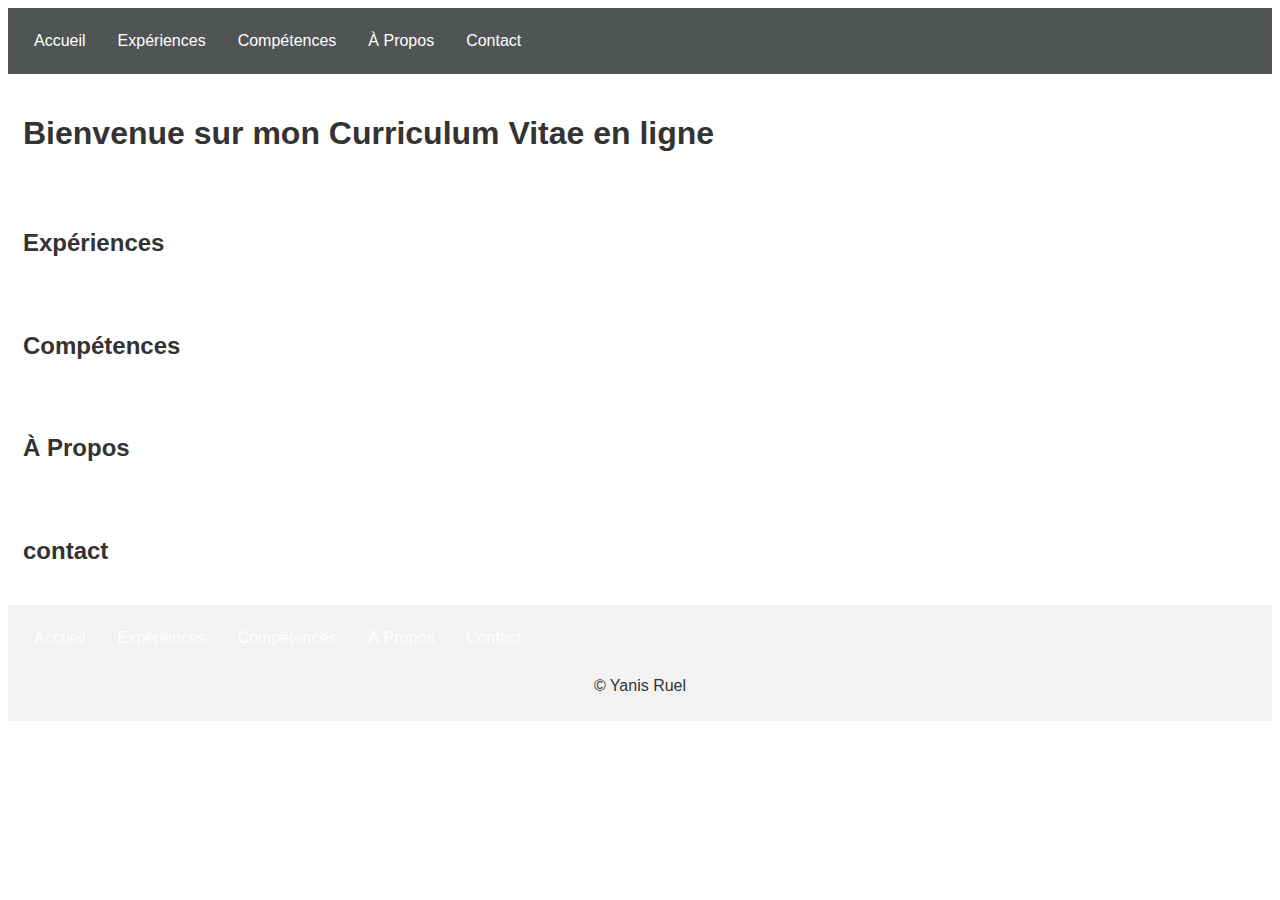
==== index.html @ c23e74cd "V2 index.html + style.css en ajoutant la barre de Nav + l'encrage du menu + initialisation d'une pol" ====
<!DOCTYPE html>
<html lang="fr">
    <head>
        <meta charset="UTF-8">
        <title>Yanis Ruel - CV en ligne</title>
        <link href="style.css" rel="stylesheet">
        <link rel="preconnect" href="https://fonts.googleapis.com">
        <link rel="preconnect" href="https://fonts.gstatic.com" crossorigin>
        <link href="https://fonts.googleapis.com/css2?family=Oswald:wght@200..700&display=swap" rel="stylesheet">
    </head>

    <body>

        <header class="sticky">
            <nav>
                <ul>
                  <li><a href="#accueil">Accueil</a></li>
                  <li><a href="#experiences">Expériences</a></li>
                  <li><a href="#competences">Compétences</a></li>
                  <li><a href="#apropos">À Propos</a></li>
                  <li><a href="#contact">Contact</a></li>
                </ul>
              </nav>
        </header>
        
        <section id="accueil">
            <h1>Bienvenue sur mon Curriculum Vitae en ligne</h1>
            <!-- Contenu de la page d'accueil -->
          </section>
          
          <section id="experiences">
            <h2>Expériences</h2>
            <!-- Détails de mes expériences professionnelles -->
          </section>
          
          <section id="competences">
            <h2>Compétences</h2>
            <!-- Liste de mes compétences -->
          </section>
          
          <section id="apropos">
            <h2>À Propos</h2>
            <!-- Un peu sur moi -->
          </section>
          
          <section id="contact">
            <h2>contact</h2>
            <!-- Mes informations de contact -->
          </section>
        
        <footer>
            <nav>
                <ul>
                  <li><a href="#accueil">Accueil</a></li>
                  <li><a href="#experiences">Expériences</a></li>
                  <li><a href="#competences">Compétences</a></li>
                  <li><a href="#apropos">À Propos</a></li>
                  <li><a href="#contact">Contact</a></li>
                </ul>
            </nav>
            <p>© Yanis Ruel</p>
        </footer>
        
    </body>
</html>
---- style.css ----
body { 
    font-family: 'Arial', sans-serif; color: #333; 
}

  section { 
    padding: 15px; margin: 5px 0; 
}

  footer { 
    background-color: #f2f2f2; padding: 10px; text-align: center; 
}

.sticky { 
  position: sticky; top: 0; background-color: #505454; padding: 10px; z-index: 100; 
}

nav ul {
  list-style-type: none; margin: 0; padding: 0; overflow: hidden; 
}

nav ul li { 
  float: left; 
}

nav ul li a { 
  display: block; color: #ffffff; text-align: center; padding: 14px 16px; text-decoration: none; 
}

nav ul li a:hover { 
  background-color: #ddd; 
  
}
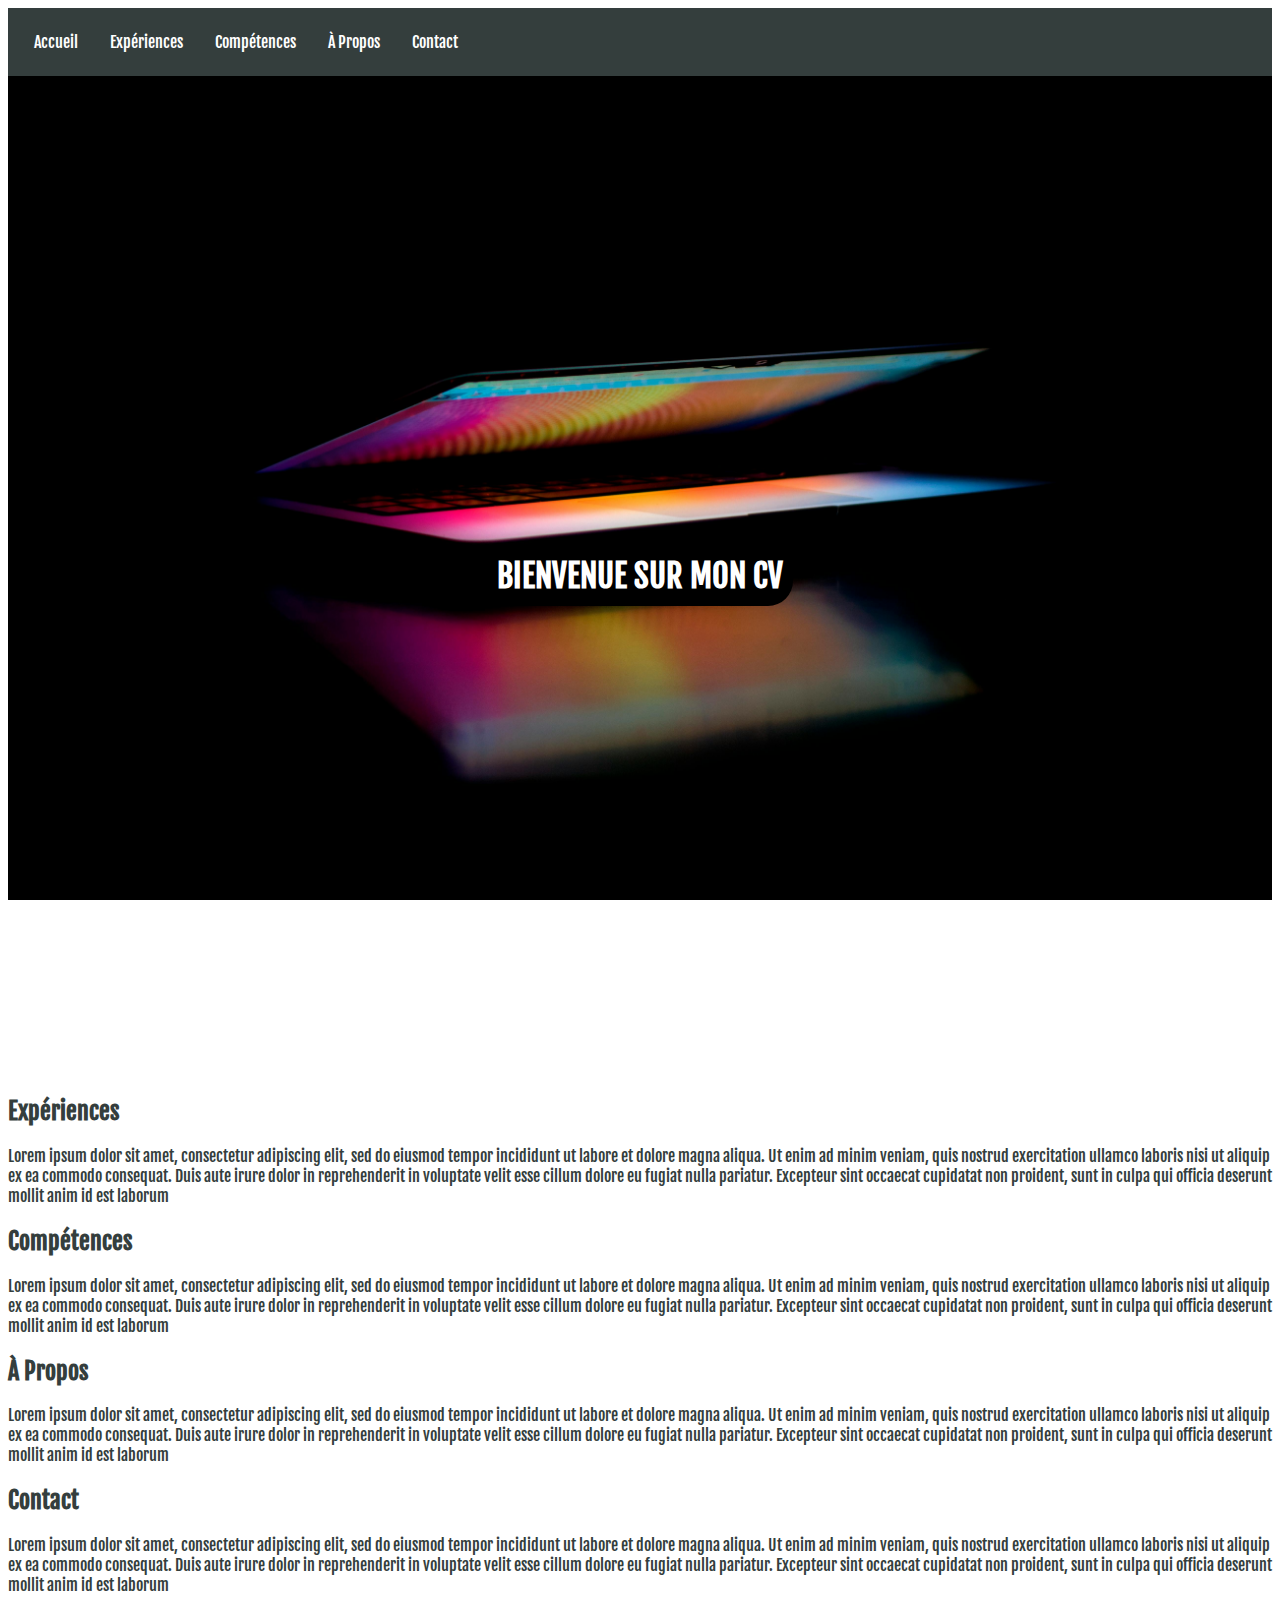
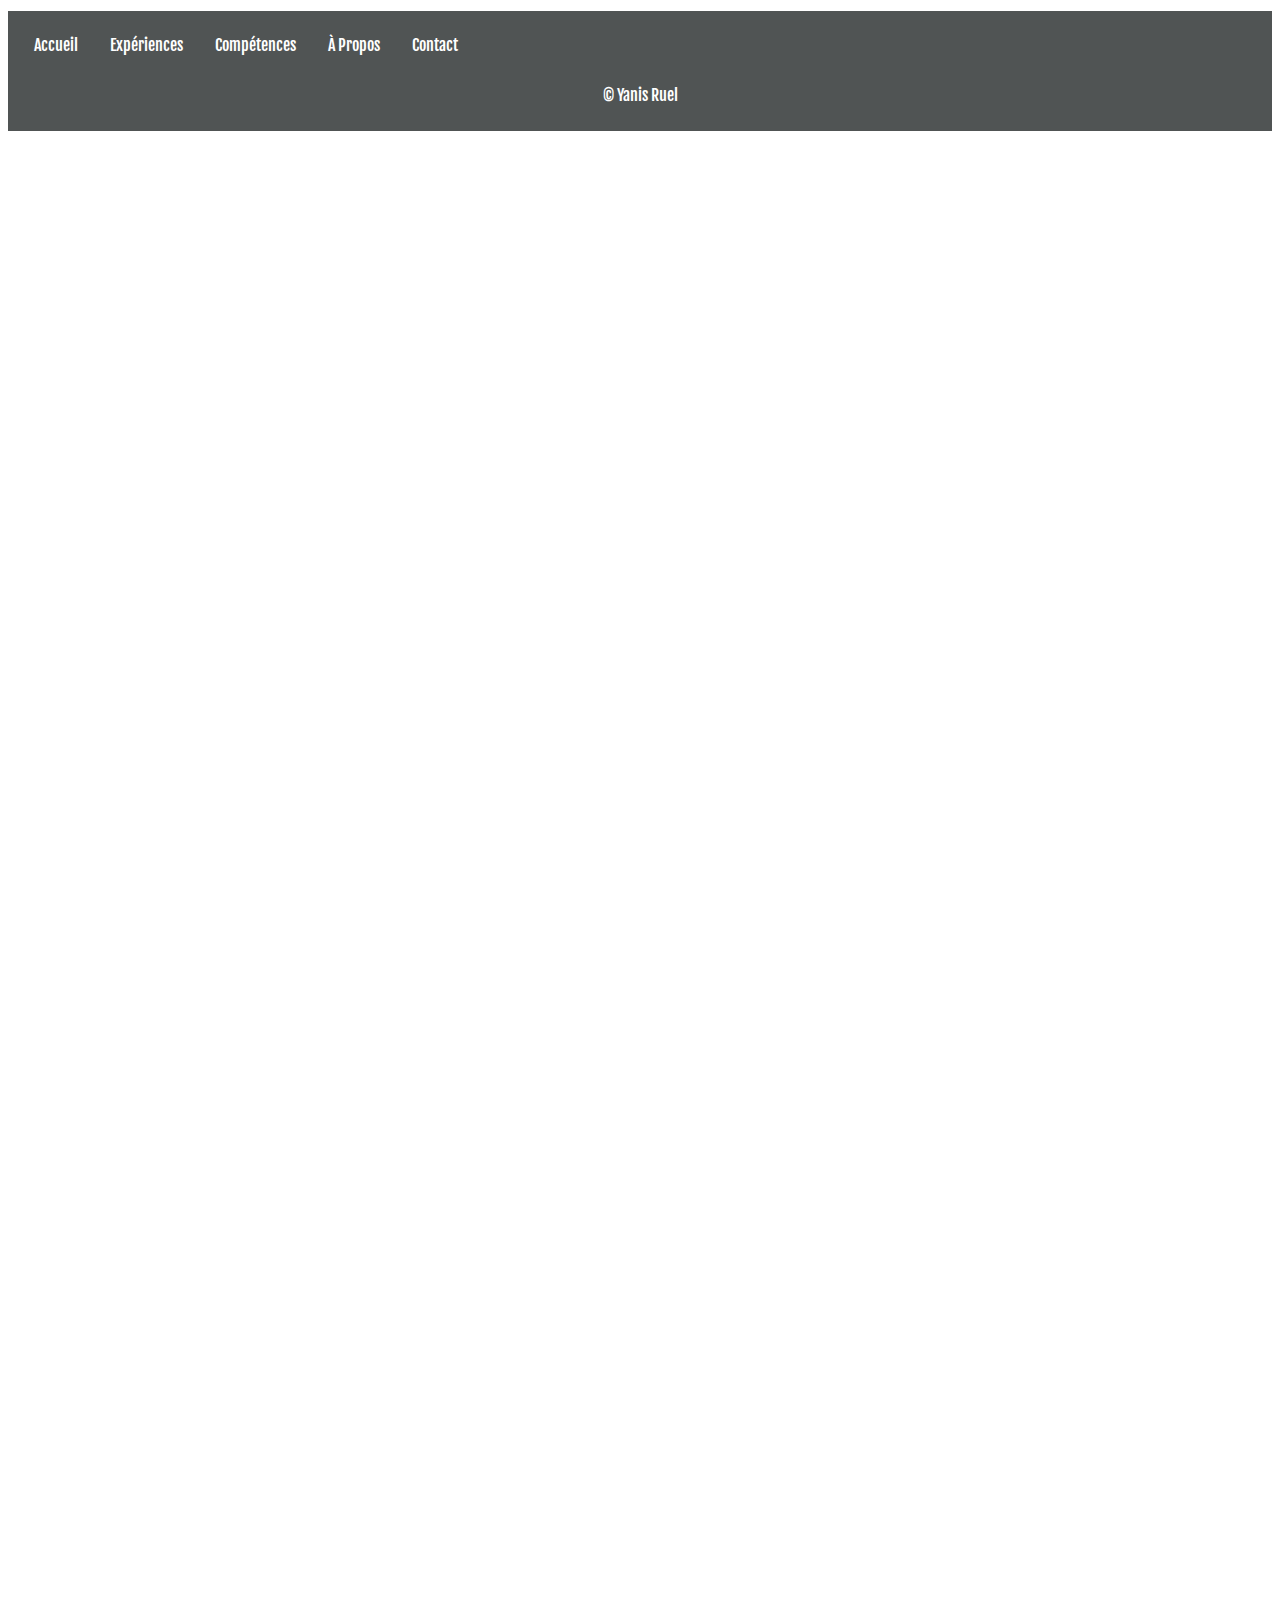
==== commit 0467a62f: "Ajout d'un background fixe lorsque l'on défile le site" ====
--- a/index.html
+++ b/index.html
@@ -6,7 +6,7 @@
         <link href="style.css" rel="stylesheet">
         <link rel="preconnect" href="https://fonts.googleapis.com">
         <link rel="preconnect" href="https://fonts.gstatic.com" crossorigin>
-        <link href="https://fonts.googleapis.com/css2?family=Oswald:wght@200..700&display=swap" rel="stylesheet">
+        <link href="https://fonts.googleapis.com/css2?family=Fjalla+One&family=Noto+Serif:ital,wght@0,100..900;1,100..900&display=swap" rel="stylesheet">
     </head>
 
     <body>
@@ -22,31 +22,42 @@
                 </ul>
               </nav>
         </header>
-        
-        <section id="accueil">
-            <h1>Bienvenue sur mon Curriculum Vitae en ligne</h1>
-            <!-- Contenu de la page d'accueil -->
-          </section>
-          
-          <section id="experiences">
-            <h2>Expériences</h2>
-            <!-- Détails de mes expériences professionnelles -->
-          </section>
-          
-          <section id="competences">
-            <h2>Compétences</h2>
-            <!-- Liste de mes compétences -->
-          </section>
-          
-          <section id="apropos">
-            <h2>À Propos</h2>
-            <!-- Un peu sur moi -->
-          </section>
-          
-          <section id="contact">
-            <h2>contact</h2>
-            <!-- Mes informations de contact -->
-          </section>
+
+            <div class="container" id="accueil">
+                <h1>BIENVENUE SUR MON CV</h1>
+            </div>      
+
+                <section id="experiences">
+                    <h2>Expériences</h2>
+                    <p>
+                        Lorem ipsum dolor sit amet, consectetur adipiscing elit, sed do eiusmod tempor incididunt ut labore et dolore magna aliqua. Ut enim ad minim veniam, quis nostrud exercitation ullamco laboris nisi ut aliquip ex ea commodo consequat. Duis aute irure dolor in reprehenderit in voluptate velit esse cillum dolore eu fugiat nulla pariatur. Excepteur sint occaecat cupidatat non proident, sunt in culpa qui officia deserunt mollit anim id est laborum
+                    </p>
+                    <!-- Détails de mes expériences professionnelles -->
+                </section>
+                
+                <section id="competences">
+                    <h2>Compétences</h2>
+                    <p>
+                        Lorem ipsum dolor sit amet, consectetur adipiscing elit, sed do eiusmod tempor incididunt ut labore et dolore magna aliqua. Ut enim ad minim veniam, quis nostrud exercitation ullamco laboris nisi ut aliquip ex ea commodo consequat. Duis aute irure dolor in reprehenderit in voluptate velit esse cillum dolore eu fugiat nulla pariatur. Excepteur sint occaecat cupidatat non proident, sunt in culpa qui officia deserunt mollit anim id est laborum
+                    </p>
+                    <!-- Liste de mes compétences -->
+                </section>
+                
+                <section id="apropos">
+                    <h2>À Propos</h2>
+                    <p>
+                        Lorem ipsum dolor sit amet, consectetur adipiscing elit, sed do eiusmod tempor incididunt ut labore et dolore magna aliqua. Ut enim ad minim veniam, quis nostrud exercitation ullamco laboris nisi ut aliquip ex ea commodo consequat. Duis aute irure dolor in reprehenderit in voluptate velit esse cillum dolore eu fugiat nulla pariatur. Excepteur sint occaecat cupidatat non proident, sunt in culpa qui officia deserunt mollit anim id est laborum
+                    </p>
+                    <!-- Un peu sur moi -->
+                </section>
+                
+                <section id="contact">
+                    <h2>Contact</h2>
+                    <p>
+                        Lorem ipsum dolor sit amet, consectetur adipiscing elit, sed do eiusmod tempor incididunt ut labore et dolore magna aliqua. Ut enim ad minim veniam, quis nostrud exercitation ullamco laboris nisi ut aliquip ex ea commodo consequat. Duis aute irure dolor in reprehenderit in voluptate velit esse cillum dolore eu fugiat nulla pariatur. Excepteur sint occaecat cupidatat non proident, sunt in culpa qui officia deserunt mollit anim id est laborum
+                    </p>
+                    <!-- Mes informations de contact -->
+                </section>
         
         <footer>
             <nav>
@@ -58,7 +69,7 @@
                   <li><a href="#contact">Contact</a></li>
                 </ul>
             </nav>
-            <p>© Yanis Ruel</p>
+            <p class="signature">© Yanis Ruel</p>
         </footer>
         
     </body>
--- a/style.css
+++ b/style.css
@@ -1,21 +1,59 @@
+/* PALETTE HEX 
+--onyx: #343e3dff; Noir
+--chestnut: #8e443dff; Bordeau
+--cadet-gray: #96999cff; Gris
+--papaya-whip: #fff1d0ff; Crème
+--white: #ffffffff; Blanc
+*/
+
 body { 
-    font-family: 'Arial', sans-serif; color: #333; 
+  font-family: "Fjalla One", sans-serif;
+  color: #343e3d; 
+  height: 1000vh;
 }
 
-  section { 
-    padding: 15px; margin: 5px 0; 
+h2:hover {
+  text-decoration: underline;
+  text-decoration-color: #8E443DFF;
 }
 
-  footer { 
-    background-color: #f2f2f2; padding: 10px; text-align: center; 
+.container {
+  width: 100%;
+  height: 1000px;
+  background-position: center;
+  background-size: cover;
+  background-image: url("assets/bg-image2.jpg");
+  background-attachment: fixed;
+  display: flex;
+  justify-content: center;
+  align-items: center;
+  color:#ffffff;
+}
+.container h1 {
+  background-color: black;
+  padding: 10px;
+  border-radius: 25px;
+}
+
+.container h1:hover {
+  background-color: #FFF1D0;
+  color: #343E3D;
 }
 
 .sticky { 
-  position: sticky; top: 0; background-color: #505454; padding: 10px; z-index: 100; 
+  position: sticky; 
+  top: 0; 
+  background-color: #343E3D; 
+  padding: 10px; 
+  margin: 0;
+  z-index: 100; 
 }
 
 nav ul {
-  list-style-type: none; margin: 0; padding: 0; overflow: hidden; 
+  list-style-type: none; 
+  margin: 0; 
+  padding: 0; 
+  overflow: hidden; 
 }
 
 nav ul li { 
@@ -23,10 +61,30 @@
 }
 
 nav ul li a { 
-  display: block; color: #ffffff; text-align: center; padding: 14px 16px; text-decoration: none; 
+  display: block; 
+  color: #ffffff; 
+  text-align: center; 
+  padding: 14px 16px; 
+  text-decoration: none; 
 }
 
 nav ul li a:hover { 
   background-color: #ddd; 
-  
-}+  color: #343E3D;
+}
+
+section { 
+  padding: 0px; 
+  margin: 5px 0; 
+}
+
+footer { 
+  background-color: #505454; 
+  padding: 10px; 
+  text-align: center; 
+}
+
+.signature {
+  color: white;
+  text-align: center;
+}
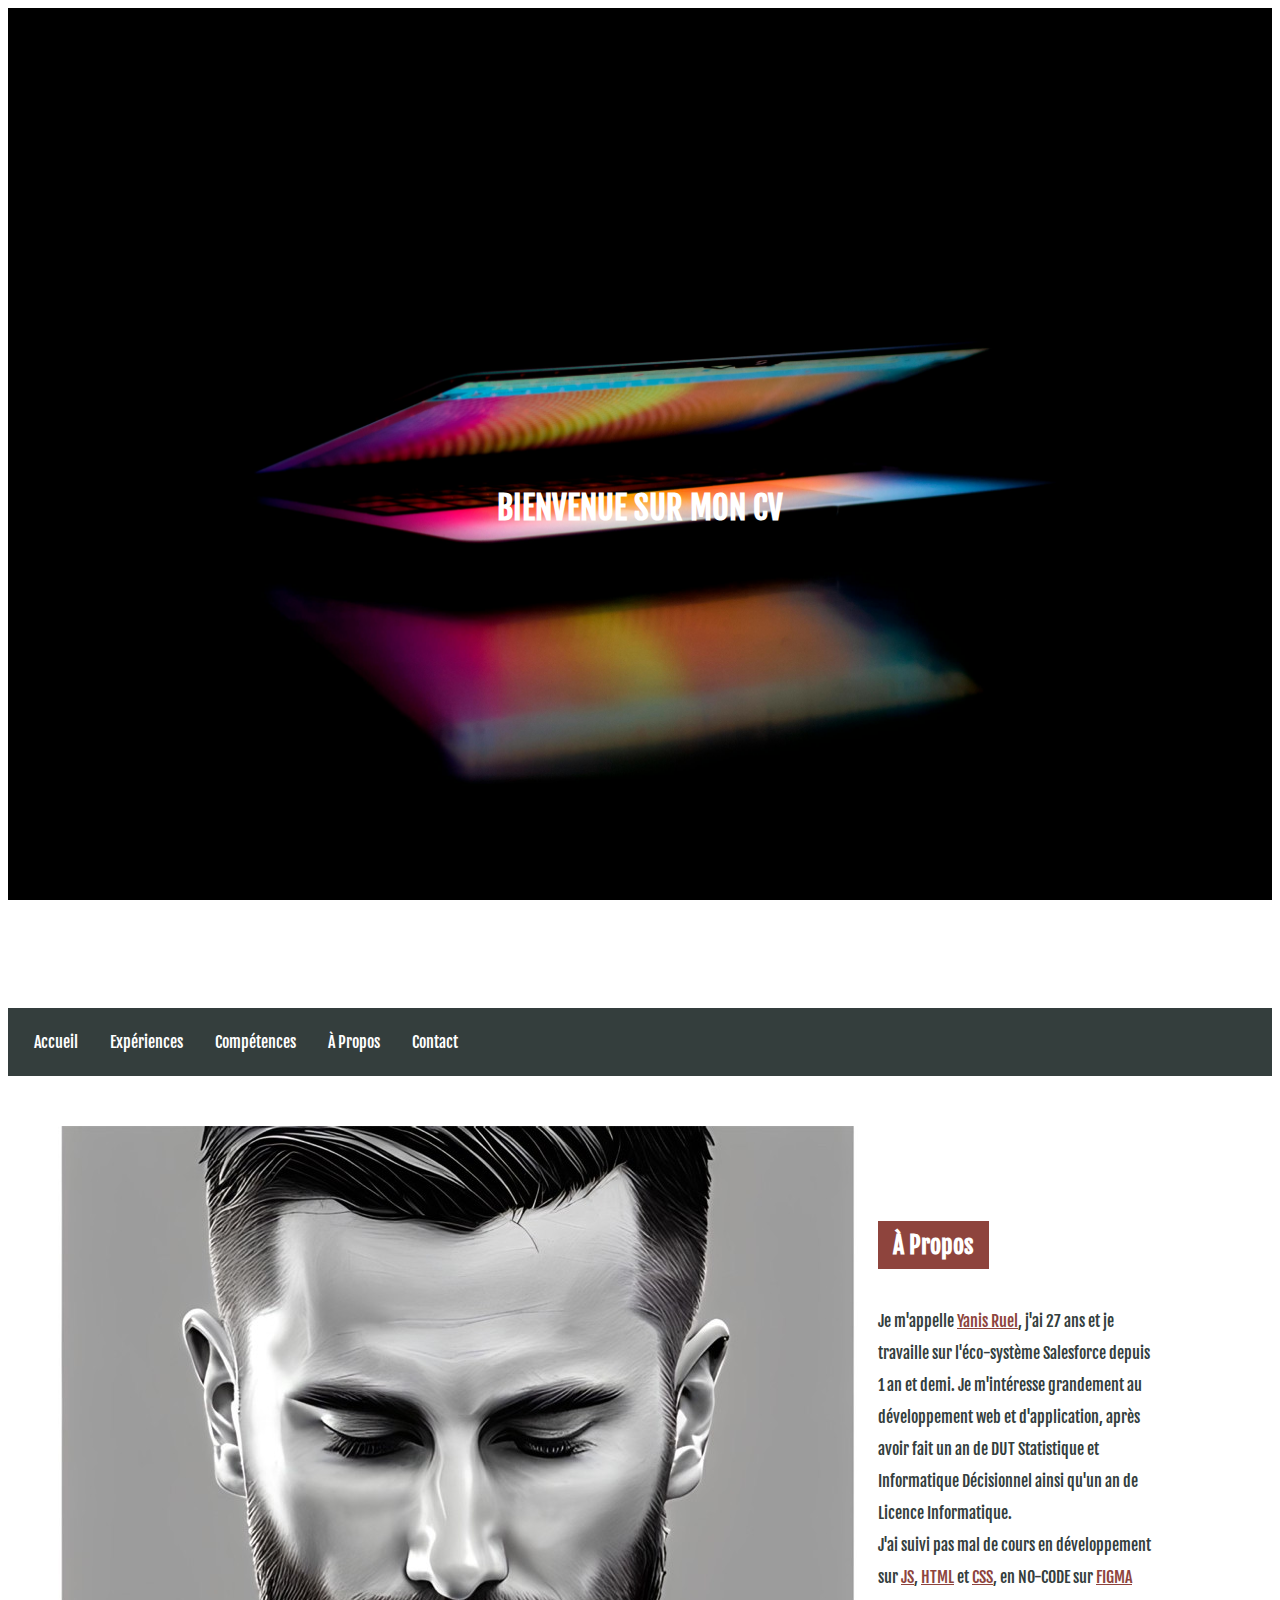
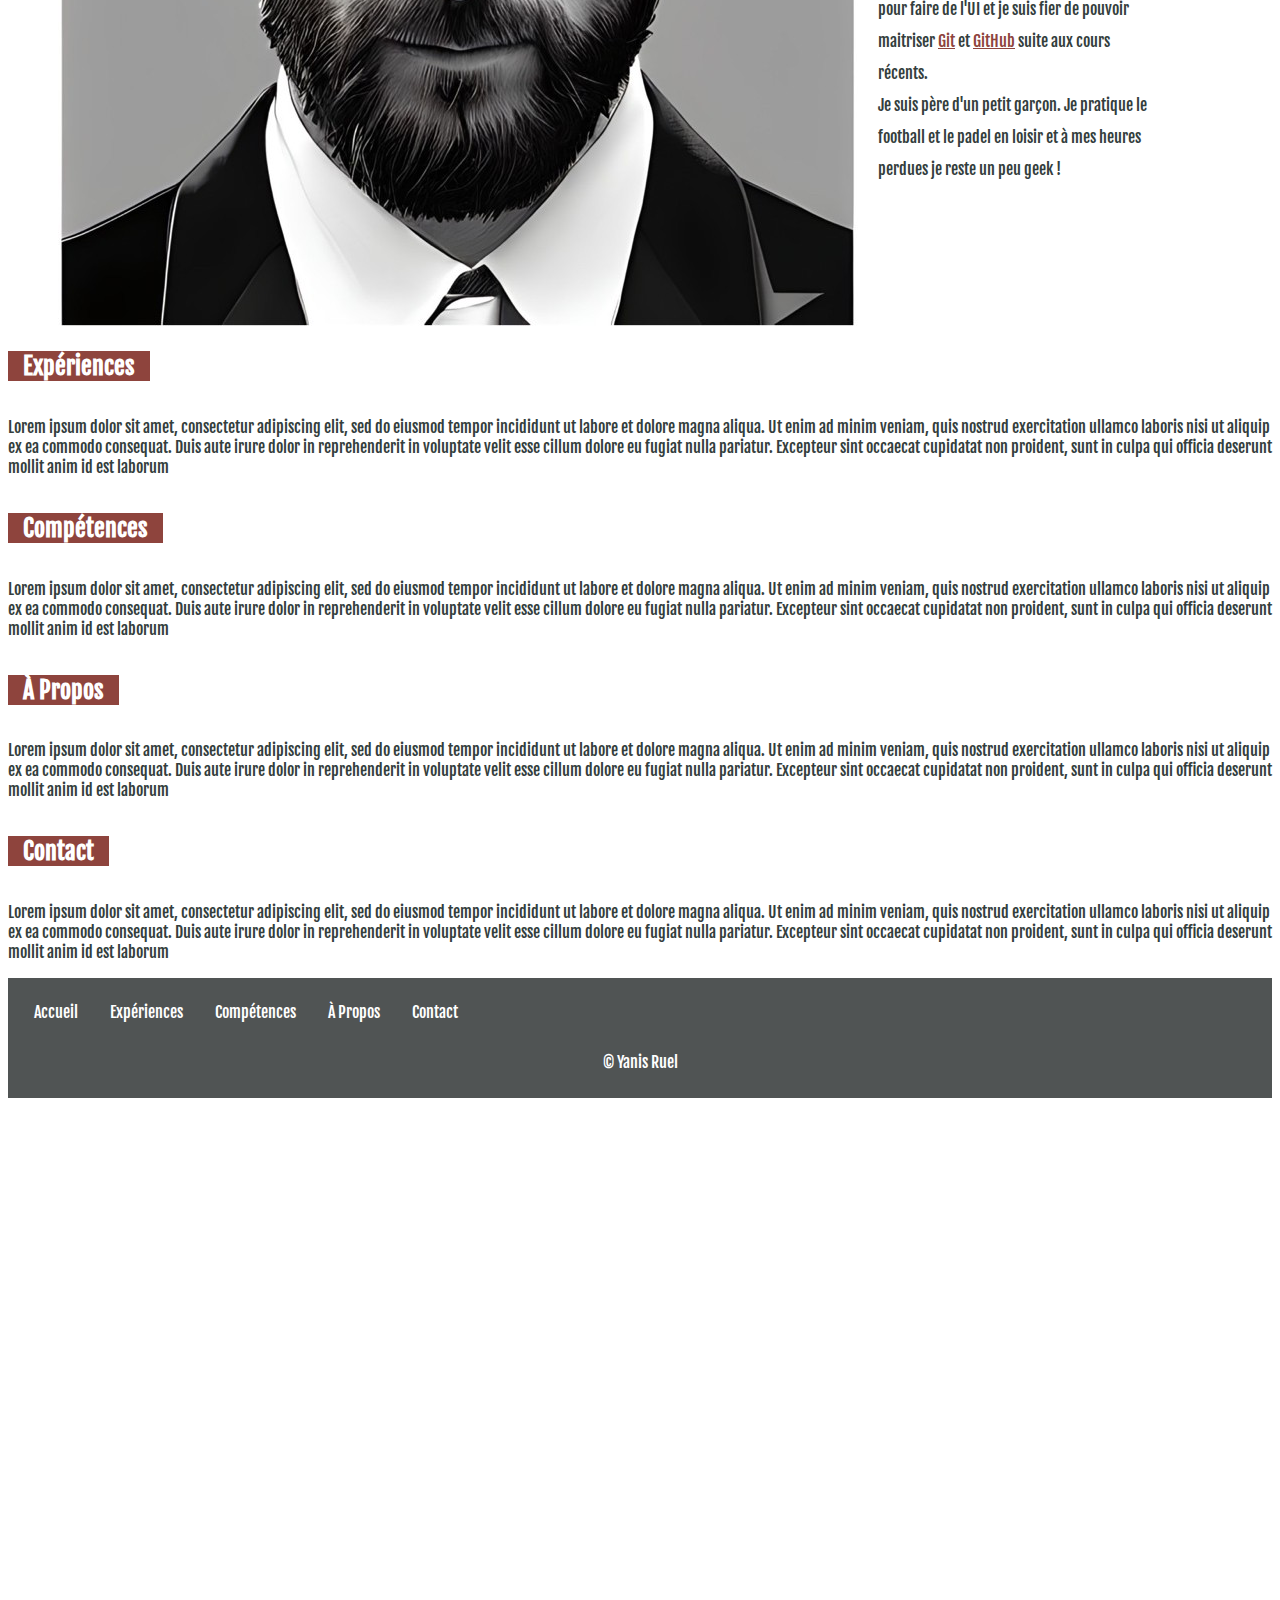
==== commit eab3da5d: "Ajout de la rubrique Expériences" ====
--- a/index.html
+++ b/index.html
@@ -10,25 +10,51 @@
     </head>
 
     <body>
+<!--
 
-        <header class="sticky">
-            <nav>
-                <ul>
-                  <li><a href="#accueil">Accueil</a></li>
-                  <li><a href="#experiences">Expériences</a></li>
-                  <li><a href="#competences">Compétences</a></li>
-                  <li><a href="#apropos">À Propos</a></li>
-                  <li><a href="#contact">Contact</a></li>
-                </ul>
-              </nav>
-        </header>
+    <header class="sticky">
+        <nav>
+            <ul>
+                <li><a href="#accueil">Accueil</a></li>
+                <li><a href="#experiences">Expériences</a></li>
+                <li><a href="#competences">Compétences</a></li>
+                <li><a href="#apropos">À Propos</a></li>
+                <li><a href="#contact">Contact</a></li>
+            </ul>
+        </nav>
+    </header>
+-->
 
             <div class="container" id="accueil">
                 <h1>BIENVENUE SUR MON CV</h1>
-            </div>      
+            </div>   
 
+            <div class="sticky">
+                <nav>
+                    <ul>
+                      <li><a href="#accueil">Accueil</a></li>
+                      <li><a href="#experiences">Expériences</a></li>
+                      <li><a href="#competences">Compétences</a></li>
+                      <li><a href="#apropos">À Propos</a></li>
+                      <li><a href="#contact">Contact</a></li>
+                    </ul>
+                  </nav>
+                </div>
+                <div class="container-apropos">
+                    <img src="assets/ia-yanis.jpeg" alt="Image IA reprise d'une image de moi-même" class="image-apropos">
+                    <div class="texte-apropos">
+                        <h2 class="titre-rubrique">À Propos</h2>
+                        <p>Je m'appelle <span class="bordeau-text">Yanis Ruel</span>, j'ai 27 ans et je travaille sur l'éco-système Salesforce depuis 1 an et demi. 
+                            Je m'intéresse grandement au développement web et d'application, après avoir fait un an de DUT Statistique et Informatique Décisionnel
+                            ainsi qu'un an de Licence Informatique.<br>
+                            J'ai suivi pas mal de cours en développement sur <span class="bordeau-text">JS</span>, <span class="bordeau-text">HTML</span> et <span class="bordeau-text">CSS</span>, en NO-CODE sur <span class="bordeau-text">FIGMA</span> pour
+                            faire de l'UI et je suis fier de pouvoir maitriser <span class="bordeau-text">Git</span> et <span class="bordeau-text">GitHub</span> suite aux cours récents. <br>
+                            Je suis père d'un petit garçon. Je pratique le football et le padel en loisir et à mes heures perdues je reste un peu geek !
+                        </p>
+                    </div>
+                </div>
                 <section id="experiences">
-                    <h2>Expériences</h2>
+                    <h2 class="titre-rubrique">Expériences</h2>
                     <p>
                         Lorem ipsum dolor sit amet, consectetur adipiscing elit, sed do eiusmod tempor incididunt ut labore et dolore magna aliqua. Ut enim ad minim veniam, quis nostrud exercitation ullamco laboris nisi ut aliquip ex ea commodo consequat. Duis aute irure dolor in reprehenderit in voluptate velit esse cillum dolore eu fugiat nulla pariatur. Excepteur sint occaecat cupidatat non proident, sunt in culpa qui officia deserunt mollit anim id est laborum
                     </p>
@@ -36,7 +62,7 @@
                 </section>
                 
                 <section id="competences">
-                    <h2>Compétences</h2>
+                    <h2 class="titre-rubrique">Compétences</h2>
                     <p>
                         Lorem ipsum dolor sit amet, consectetur adipiscing elit, sed do eiusmod tempor incididunt ut labore et dolore magna aliqua. Ut enim ad minim veniam, quis nostrud exercitation ullamco laboris nisi ut aliquip ex ea commodo consequat. Duis aute irure dolor in reprehenderit in voluptate velit esse cillum dolore eu fugiat nulla pariatur. Excepteur sint occaecat cupidatat non proident, sunt in culpa qui officia deserunt mollit anim id est laborum
                     </p>
@@ -44,7 +70,7 @@
                 </section>
                 
                 <section id="apropos">
-                    <h2>À Propos</h2>
+                    <h2 class="titre-rubrique">À Propos</h2>
                     <p>
                         Lorem ipsum dolor sit amet, consectetur adipiscing elit, sed do eiusmod tempor incididunt ut labore et dolore magna aliqua. Ut enim ad minim veniam, quis nostrud exercitation ullamco laboris nisi ut aliquip ex ea commodo consequat. Duis aute irure dolor in reprehenderit in voluptate velit esse cillum dolore eu fugiat nulla pariatur. Excepteur sint occaecat cupidatat non proident, sunt in culpa qui officia deserunt mollit anim id est laborum
                     </p>
@@ -52,7 +78,7 @@
                 </section>
                 
                 <section id="contact">
-                    <h2>Contact</h2>
+                    <h2 class="titre-rubrique">Contact</h2>
                     <p>
                         Lorem ipsum dolor sit amet, consectetur adipiscing elit, sed do eiusmod tempor incididunt ut labore et dolore magna aliqua. Ut enim ad minim veniam, quis nostrud exercitation ullamco laboris nisi ut aliquip ex ea commodo consequat. Duis aute irure dolor in reprehenderit in voluptate velit esse cillum dolore eu fugiat nulla pariatur. Excepteur sint occaecat cupidatat non proident, sunt in culpa qui officia deserunt mollit anim id est laborum
                     </p>
--- a/style.css
+++ b/style.css
@@ -30,7 +30,6 @@
   color:#ffffff;
 }
 .container h1 {
-  background-color: black;
   padding: 10px;
   border-radius: 25px;
 }
@@ -88,3 +87,35 @@
   color: white;
   text-align: center;
 }
+
+.container-apropos {
+  display: flex;
+  align-items: center;
+}
+
+.image-apropos {
+  flex: 0 0 auto; /* Empêche l'image de se rétrécir ou de s'étendre */
+  margin-right: 20px; /* Marge à droite de l'image pour l'espace */
+  padding-left: 50px;
+  padding-top: 50px;
+}
+
+.texte-apropos {
+  flex: 0.7; /* Permet au texte descriptif de s'étendre autant que possible */
+  line-height: 2;
+}
+
+.bordeau-text {
+  color: #8E443DFF;
+  text-decoration: underline;
+  text-decoration-color: #8E443DFF;
+}
+
+.titre-rubrique {
+  background-color: #8E443DFF;
+  color: #ffffff;
+  padding-left: 15px; 
+  padding-right: 15px; 
+  display: inline-block; /* Permet d'ajuster la taille de la couleur de fond */
+
+}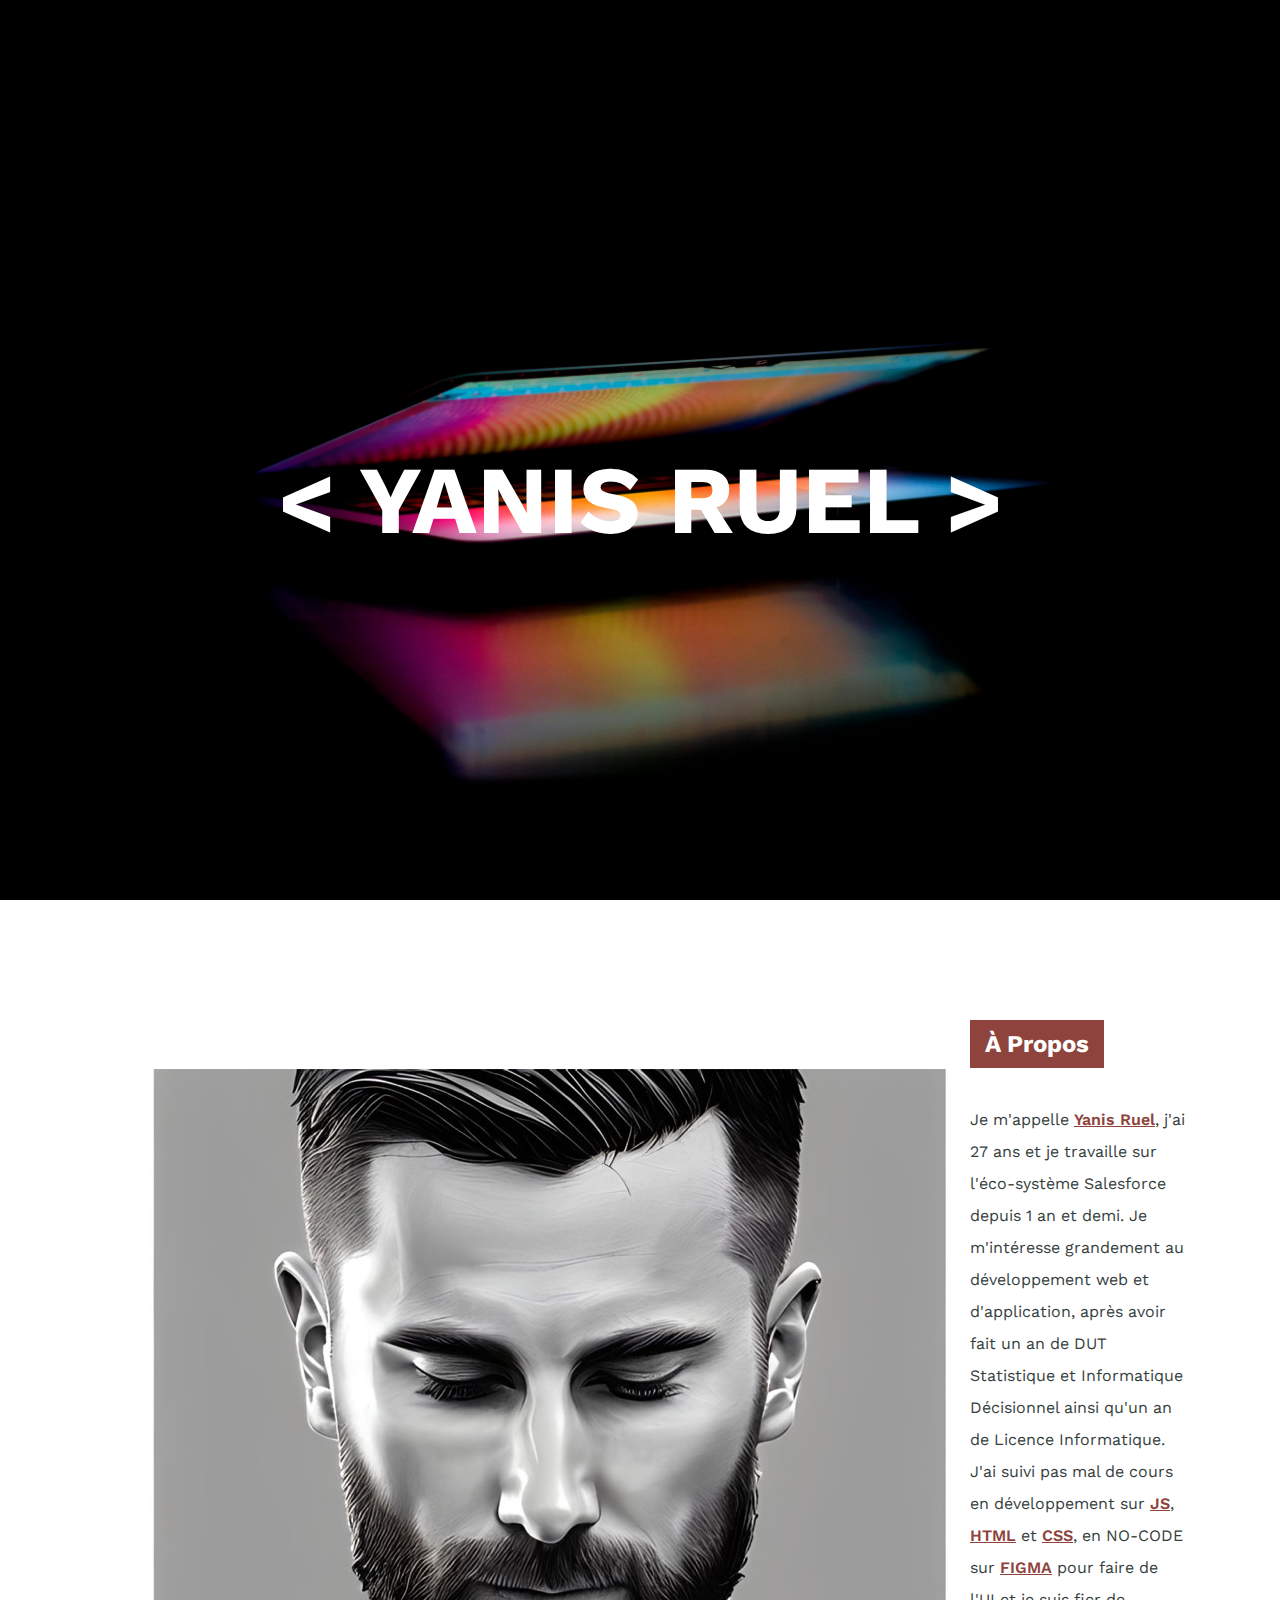
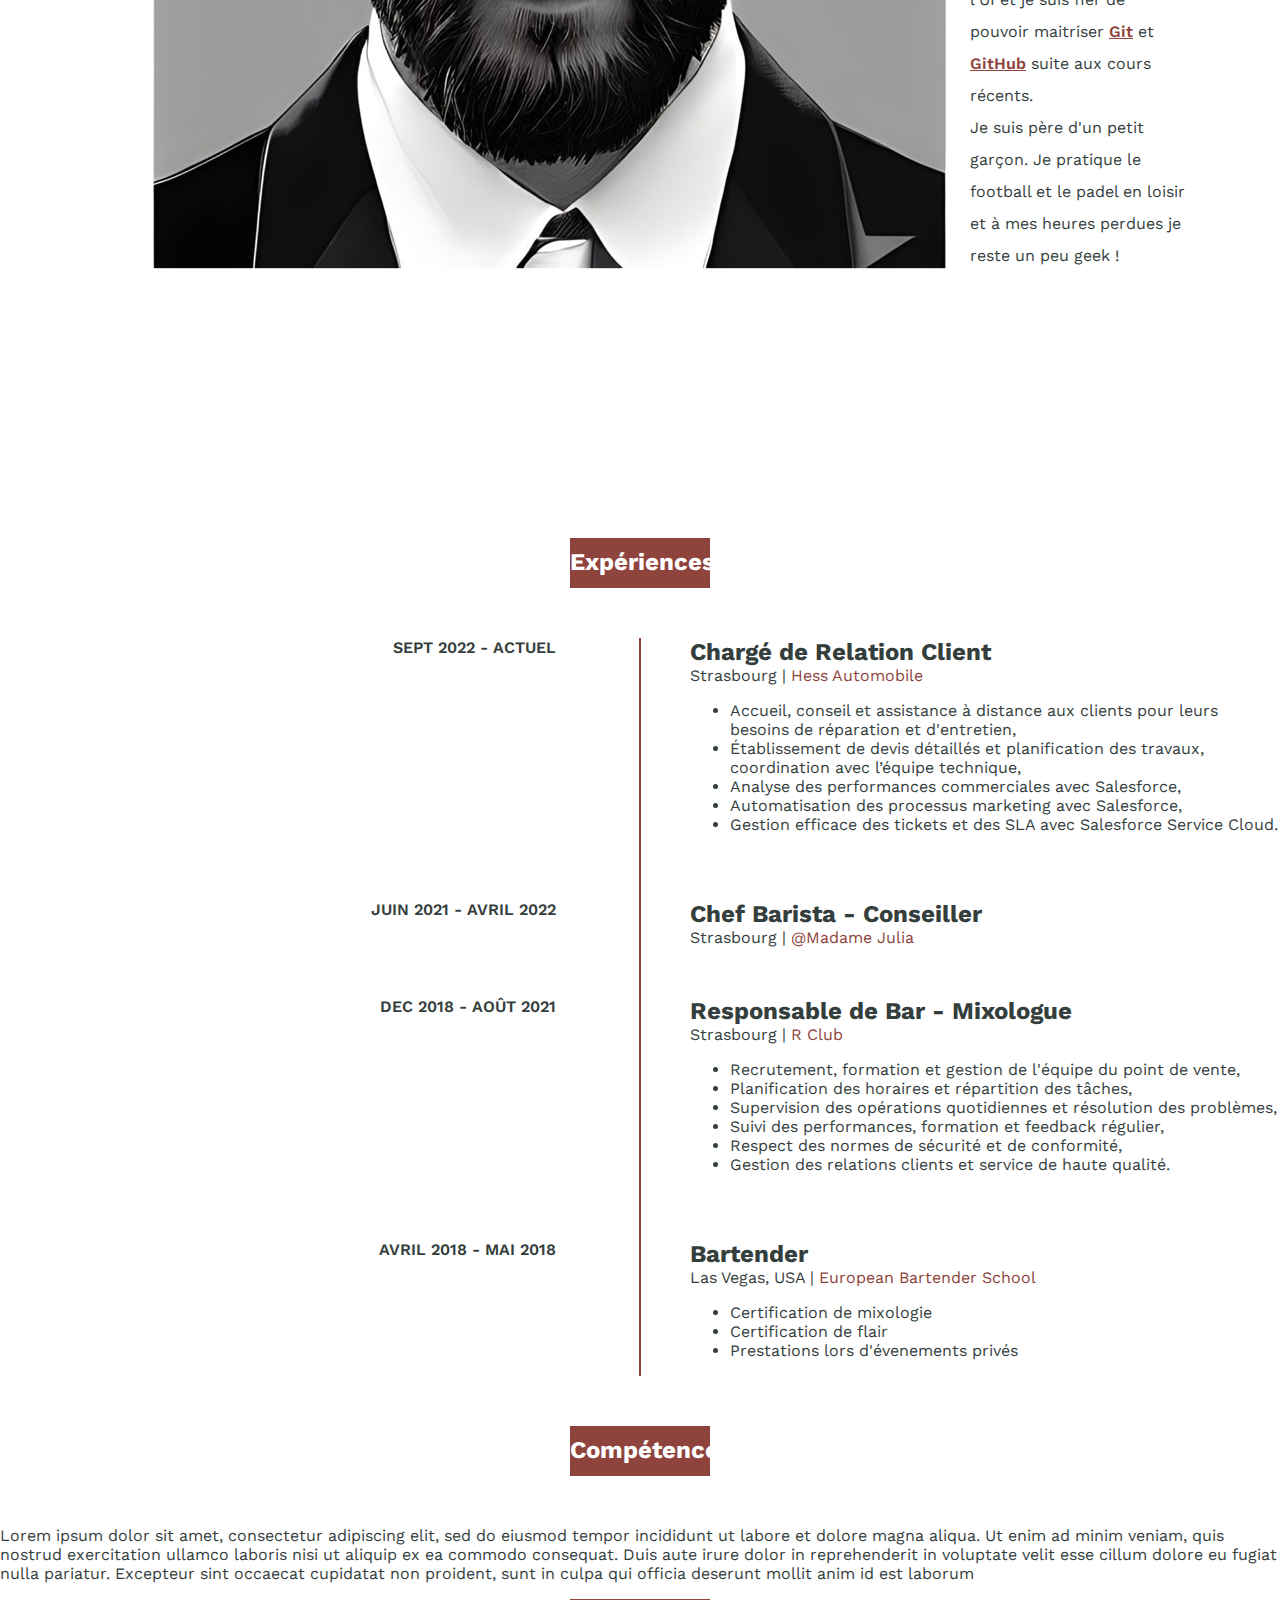
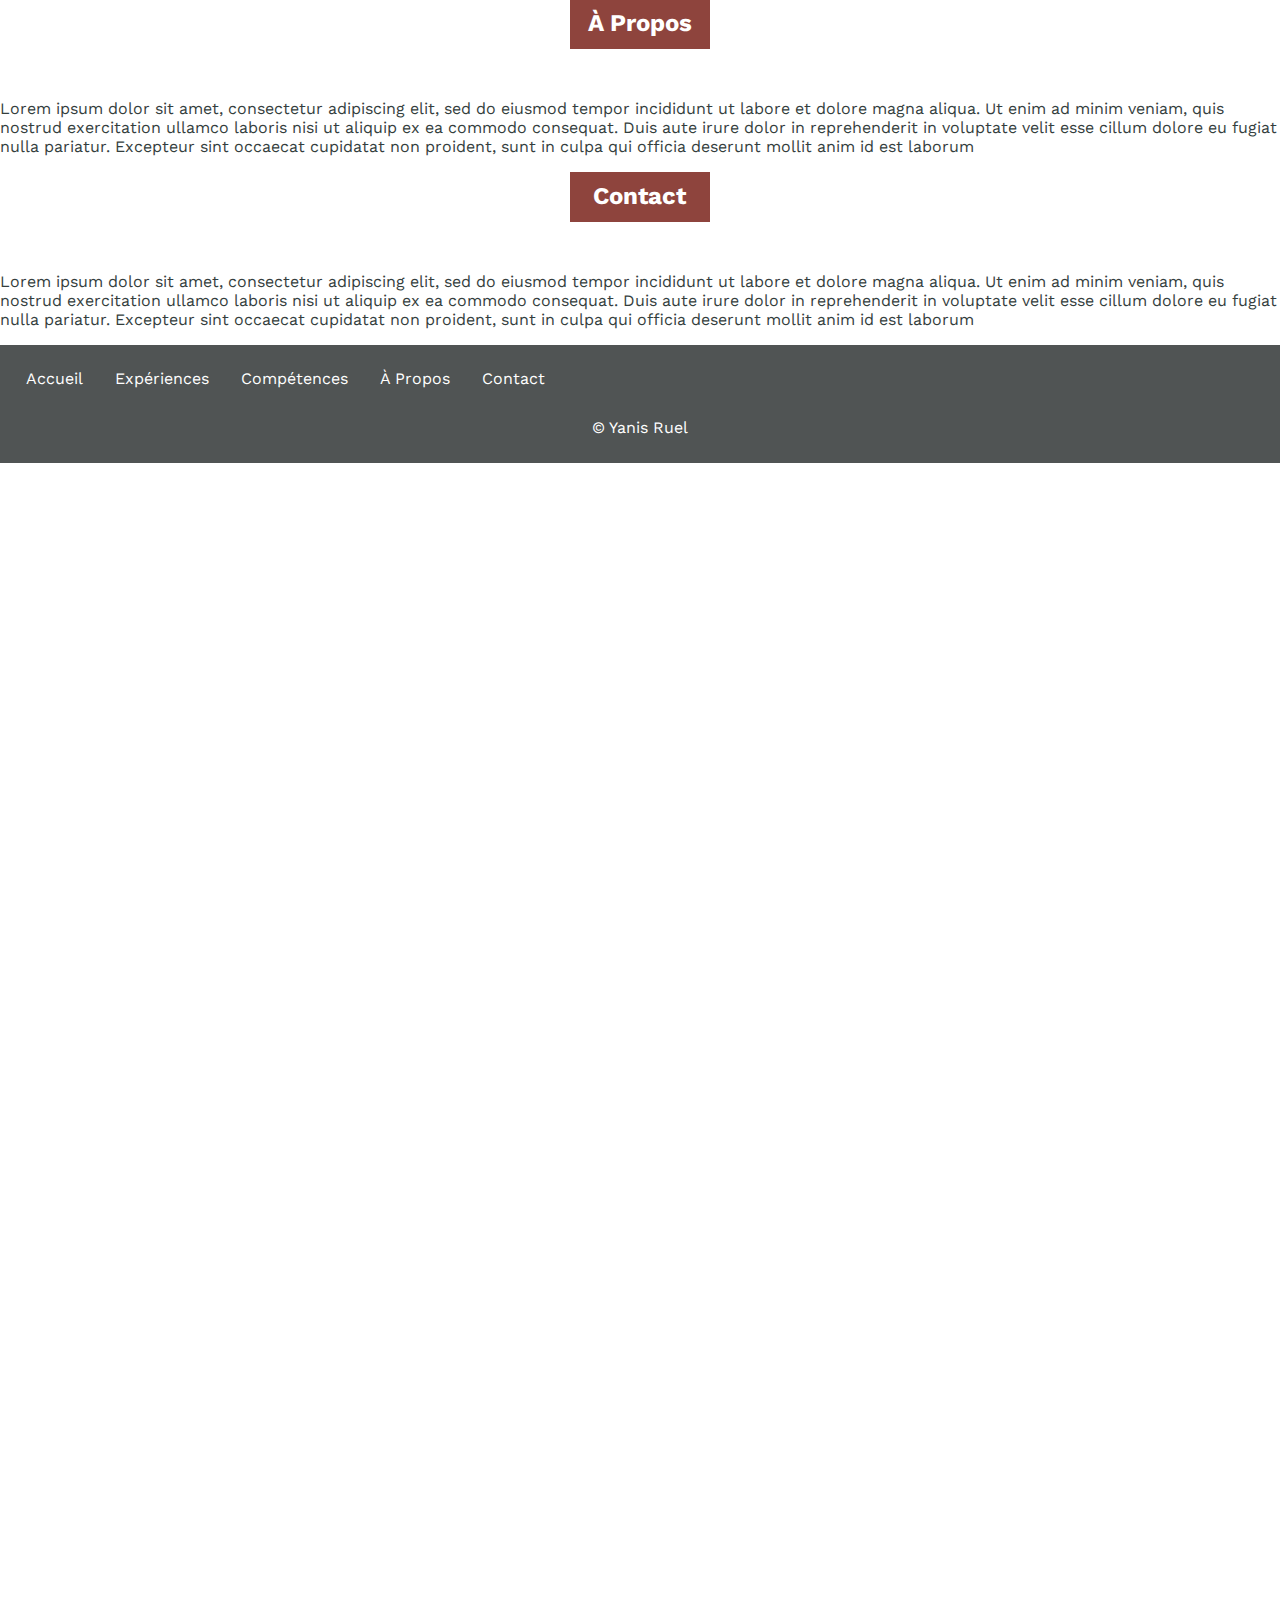
==== commit d0e85f17: "Le précédent commit était concernant la rubrique A PROPOS, ce commit est donc bien pour la rubrique " ====
--- a/index.html
+++ b/index.html
@@ -6,44 +6,18 @@
         <link href="style.css" rel="stylesheet">
         <link rel="preconnect" href="https://fonts.googleapis.com">
         <link rel="preconnect" href="https://fonts.gstatic.com" crossorigin>
-        <link href="https://fonts.googleapis.com/css2?family=Fjalla+One&family=Noto+Serif:ital,wght@0,100..900;1,100..900&display=swap" rel="stylesheet">
+        <link href="https://fonts.googleapis.com/css2?family=Work+Sans:ital,wght@0,100..900;1,100..900&display=swap" rel="stylesheet">
     </head>
 
     <body>
-<!--
-
-    <header class="sticky">
-        <nav>
-            <ul>
-                <li><a href="#accueil">Accueil</a></li>
-                <li><a href="#experiences">Expériences</a></li>
-                <li><a href="#competences">Compétences</a></li>
-                <li><a href="#apropos">À Propos</a></li>
-                <li><a href="#contact">Contact</a></li>
-            </ul>
-        </nav>
-    </header>
--->
-
             <div class="container" id="accueil">
-                <h1>BIENVENUE SUR MON CV</h1>
+                <h1>< YANIS RUEL ></h1>
             </div>   
 
-            <div class="sticky">
-                <nav>
-                    <ul>
-                      <li><a href="#accueil">Accueil</a></li>
-                      <li><a href="#experiences">Expériences</a></li>
-                      <li><a href="#competences">Compétences</a></li>
-                      <li><a href="#apropos">À Propos</a></li>
-                      <li><a href="#contact">Contact</a></li>
-                    </ul>
-                  </nav>
-                </div>
-                <div class="container-apropos">
+            <div class="container-apropos">
                     <img src="assets/ia-yanis.jpeg" alt="Image IA reprise d'une image de moi-même" class="image-apropos">
                     <div class="texte-apropos">
-                        <h2 class="titre-rubrique">À Propos</h2>
+                        <h2 class="titre-apropos">À Propos</h2>
                         <p>Je m'appelle <span class="bordeau-text">Yanis Ruel</span>, j'ai 27 ans et je travaille sur l'éco-système Salesforce depuis 1 an et demi. 
                             Je m'intéresse grandement au développement web et d'application, après avoir fait un an de DUT Statistique et Informatique Décisionnel
                             ainsi qu'un an de Licence Informatique.<br>
@@ -52,13 +26,82 @@
                             Je suis père d'un petit garçon. Je pratique le football et le padel en loisir et à mes heures perdues je reste un peu geek !
                         </p>
                     </div>
-                </div>
+            </div>
+
+                <div class="spacer1"></div>   
+
+
                 <section id="experiences">
                     <h2 class="titre-rubrique">Expériences</h2>
-                    <p>
-                        Lorem ipsum dolor sit amet, consectetur adipiscing elit, sed do eiusmod tempor incididunt ut labore et dolore magna aliqua. Ut enim ad minim veniam, quis nostrud exercitation ullamco laboris nisi ut aliquip ex ea commodo consequat. Duis aute irure dolor in reprehenderit in voluptate velit esse cillum dolore eu fugiat nulla pariatur. Excepteur sint occaecat cupidatat non proident, sunt in culpa qui officia deserunt mollit anim id est laborum
-                    </p>
-                    <!-- Détails de mes expériences professionnelles -->
+                    <div class="timeline">
+
+                        <div class="entry">
+                          <div class="date">SEPT 2022 - ACTUEL</div>
+                          <div class="info">
+                            <h2 class="titre-metier">Chargé de Relation Client</h2>
+                            <p>Strasbourg | <a href="https://www.hessautomobile.com" target="_blank">Hess Automobile</a></a></p>
+                            <p>
+                                <ul>
+                                    <li> Accueil, conseil et assistance à distance aux clients pour leurs besoins de réparation et d'entretien,</li>
+                                    <li> Établissement de devis détaillés et planification des travaux, coordination avec l’équipe technique,</li>
+                                    <li> Analyse des performances commerciales avec Salesforce,</li>
+                                    <li> Automatisation des processus marketing avec Salesforce,</li>
+                                    <li> Gestion efficace des tickets et des SLA avec Salesforce Service Cloud.</li>
+                                </ul>
+                            </p>
+                          </div>
+                        </div>
+        
+                        <div class="spacer"></div>   
+                        
+                        <div class="entry">
+                            <div class="date">JUIN 2021 - AVRIL 2022</div>
+                            <div class="info">
+                              <h2 class="titre-metier">Chef Barista - Conseiller</h2>
+                              <p>Strasbourg | <a href="https://www.instagram.com/madamejulia_strasbourg" target="_blank"> @Madame Julia</a></p>
+                            </div>
+                          </div>
+                        
+                        <div class="spacer"></div>   
+        
+                        <div class="entry">
+                            <div class="date">DEC 2018 - AOÛT 2021</div>
+                            <div class="info">
+                              <h2 class="titre-metier">Responsable de Bar - Mixologue</h2>
+                              <p>Strasbourg | <a href="https://www.instagram.com/rclubstrasbourg/" target="_blank">R Club</a></p>
+                              <p>
+                                  <ul>
+                                      <li> Recrutement, formation et gestion de l'équipe du point de vente,</li>
+                                      <li> Planification des horaires et répartition des tâches,</li>
+                                      <li> Supervision des opérations quotidiennes et résolution des problèmes,</li>
+                                      <li> Suivi des performances, formation et feedback régulier,</li>
+                                      <li> Respect des normes de sécurité et de conformité,</li>
+                                      <li> Gestion des relations clients et service de haute qualité.</li>
+                                  </ul>
+                              </p>
+                            </div>
+                        </div>
+                        
+                        <div class="spacer"></div>   
+        
+                        <div class="entry">
+                            <div class="date">AVRIL 2018 - MAI 2018</div>
+                            <div class="info">
+                              <h2 class="titre-metier">Bartender</h2>
+                              <p>Las Vegas, USA | <a href="https://www.instagram.com/ebslasvegas/" target="_blank">European Bartender School</a></p>
+                              <p>
+                                  <ul>
+                                      <li> Certification de mixologie</li>
+                                      <li> Certification de flair</li>
+                                      <li> Prestations lors d'évenements privés</li>
+                                  </ul>
+                              </p>
+                            </div>
+                        </div>
+                        
+                        <div class="spacer"></div>   
+        
+                    </div>
                 </section>
                 
                 <section id="competences">
--- a/style.css
+++ b/style.css
@@ -7,12 +7,26 @@
 */
 
 body { 
-  font-family: "Fjalla One", sans-serif;
+  font-family: "Work Sans", sans-serif;
   color: #343e3d; 
   height: 1000vh;
+  margin: 0;
+  padding: 0;
 }
+ h1 {
+  font-size: 6em;
+ }
 
-h2:hover {
+ a {
+   text-decoration: none; 
+   color: #8e443dff; 
+  }
+  
+  a:hover {
+    text-decoration: underline;
+  }
+   
+.titre-metier:hover {
   text-decoration: underline;
   text-decoration-color: #8E443DFF;
 }
@@ -89,14 +103,14 @@
 }
 
 .container-apropos {
-  display: flex;
+  display: inline-flex;
   align-items: center;
 }
 
 .image-apropos {
   flex: 0 0 auto; /* Empêche l'image de se rétrécir ou de s'étendre */
   margin-right: 20px; /* Marge à droite de l'image pour l'espace */
-  padding-left: 50px;
+  padding-left: 150px;
   padding-top: 50px;
 }
 
@@ -109,13 +123,74 @@
   color: #8E443DFF;
   text-decoration: underline;
   text-decoration-color: #8E443DFF;
+  font-weight: 600;
 }
 
-.titre-rubrique {
+.titre-apropos {
   background-color: #8E443DFF;
   color: #ffffff;
   padding-left: 15px; 
   padding-right: 15px; 
   display: inline-block; /* Permet d'ajuster la taille de la couleur de fond */
 
+}
+
+.titre-rubrique {
+  background-color: #8E443DFF;
+  color: #ffffff;
+  text-align: center;
+  width: 11%; /* Largeur spécifique de l'arrière-plan */
+  height: 40px;
+  margin: 0 auto; /* Centrer l'arrière-plan horizontalement */
+  padding-top: 10px;
+  margin-bottom: 50px;
+}
+
+.timeline {
+  position: relative;
+  width: 100%;
+  margin: 10px auto;
+}
+
+.timeline::after {
+  content: '';
+  position: absolute;
+  width: 2px;
+  background-color: #8E443DFF;
+  top: 0;
+  bottom: 0;
+  left: 50%;
+  transform: translateX(-50%);
+}
+
+.entry {
+  display: flex;
+  justify-content:space-between;
+  margin-bottom: 20px;
+}
+
+.date {
+  width: 45%;
+  text-align: right;
+  padding-right: 20px;
+  box-sizing: border-box;
+  font-weight: 600;
+}
+
+.info {
+  width: 50%;
+  padding-left: 50px;
+  box-sizing: border-box;
+}
+
+.info h2, .info p {
+  margin: 0px;
+}
+
+.spacer {
+  margin: 50px;
+}
+
+.spacer1 {
+  margin: 250px;
 }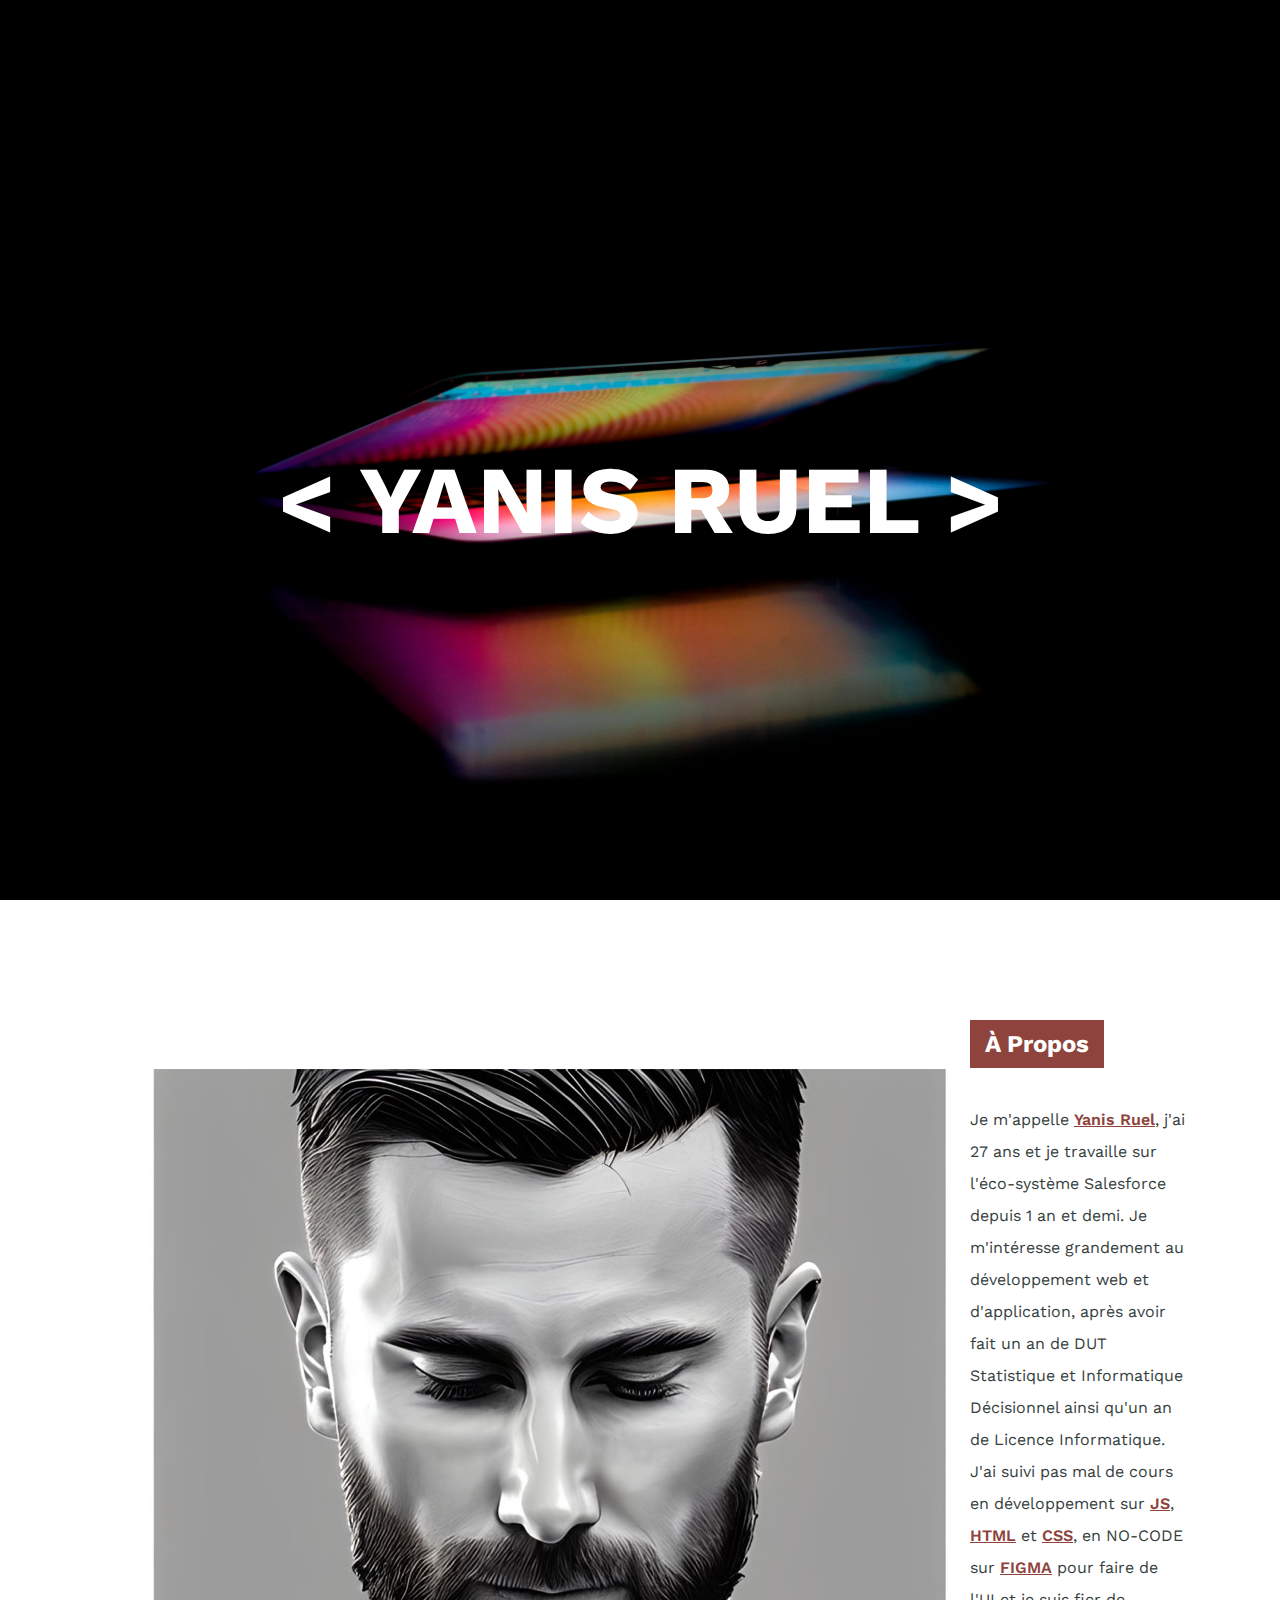
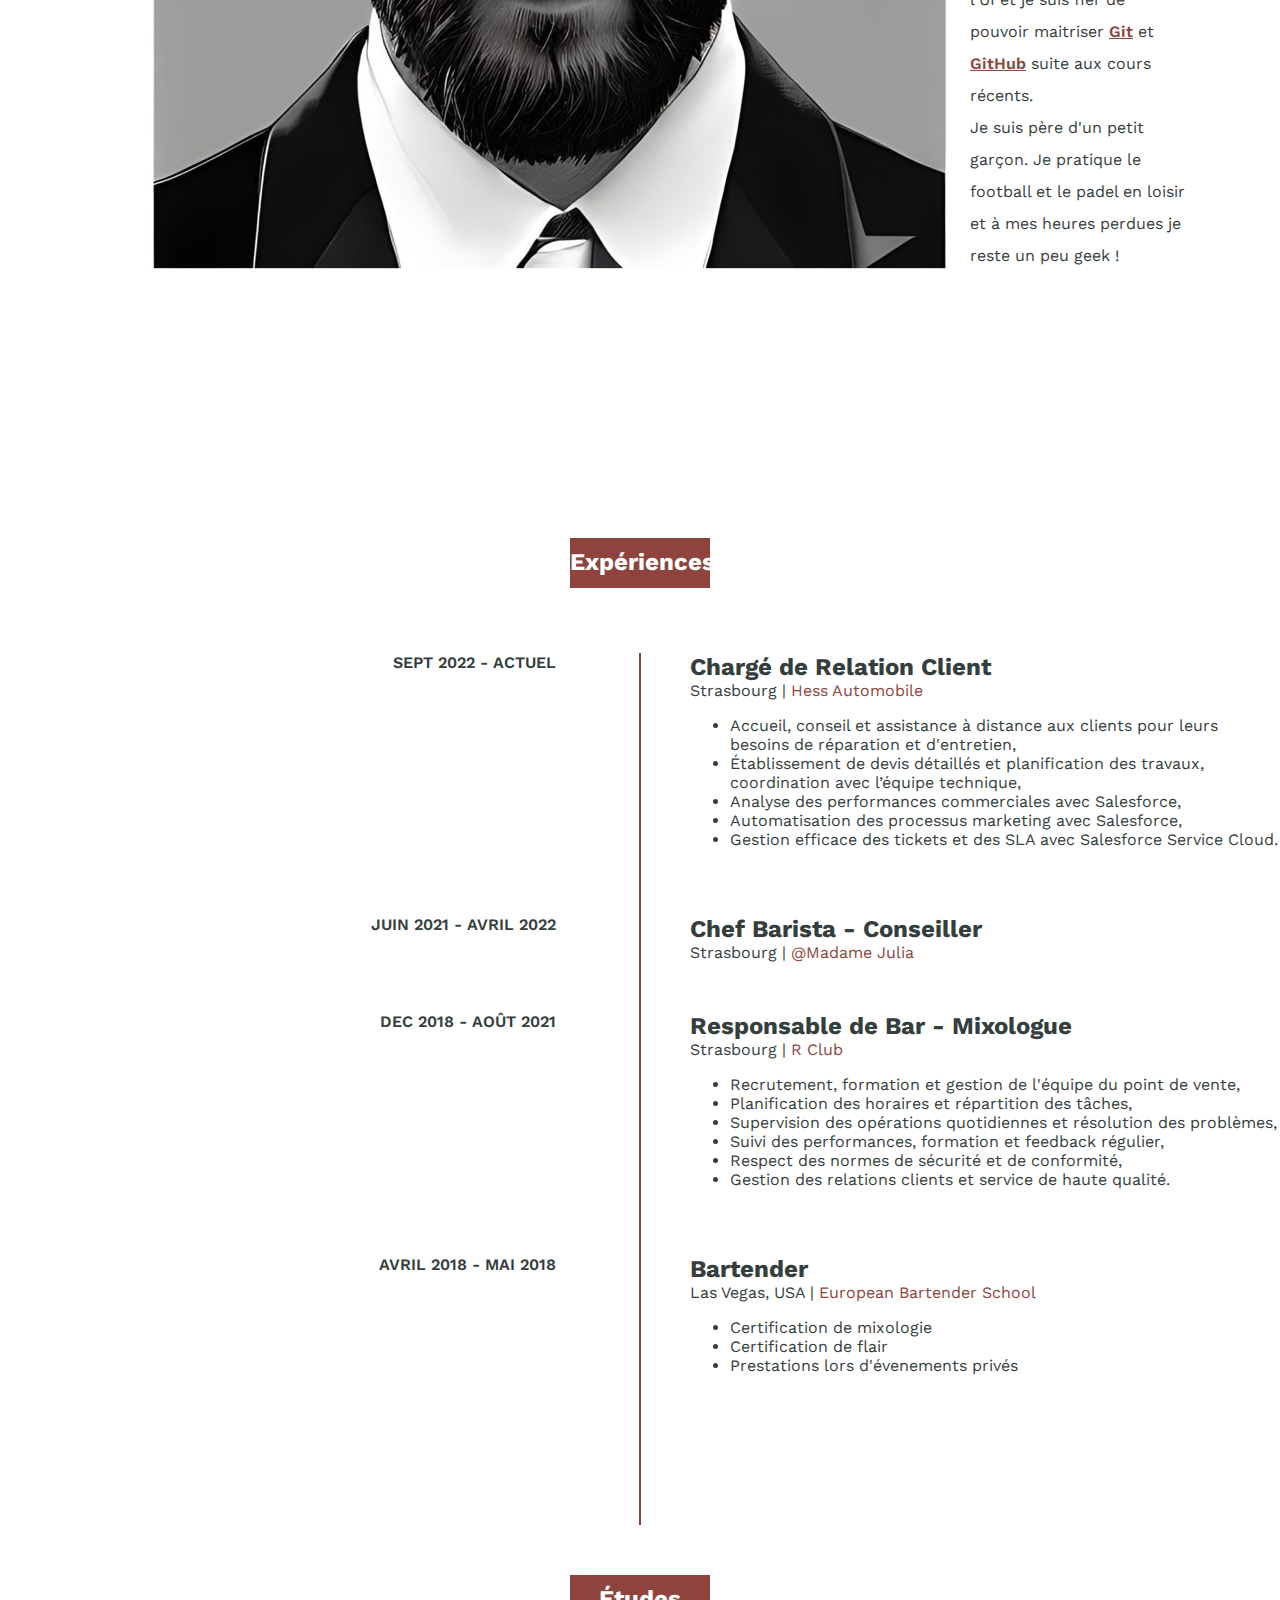
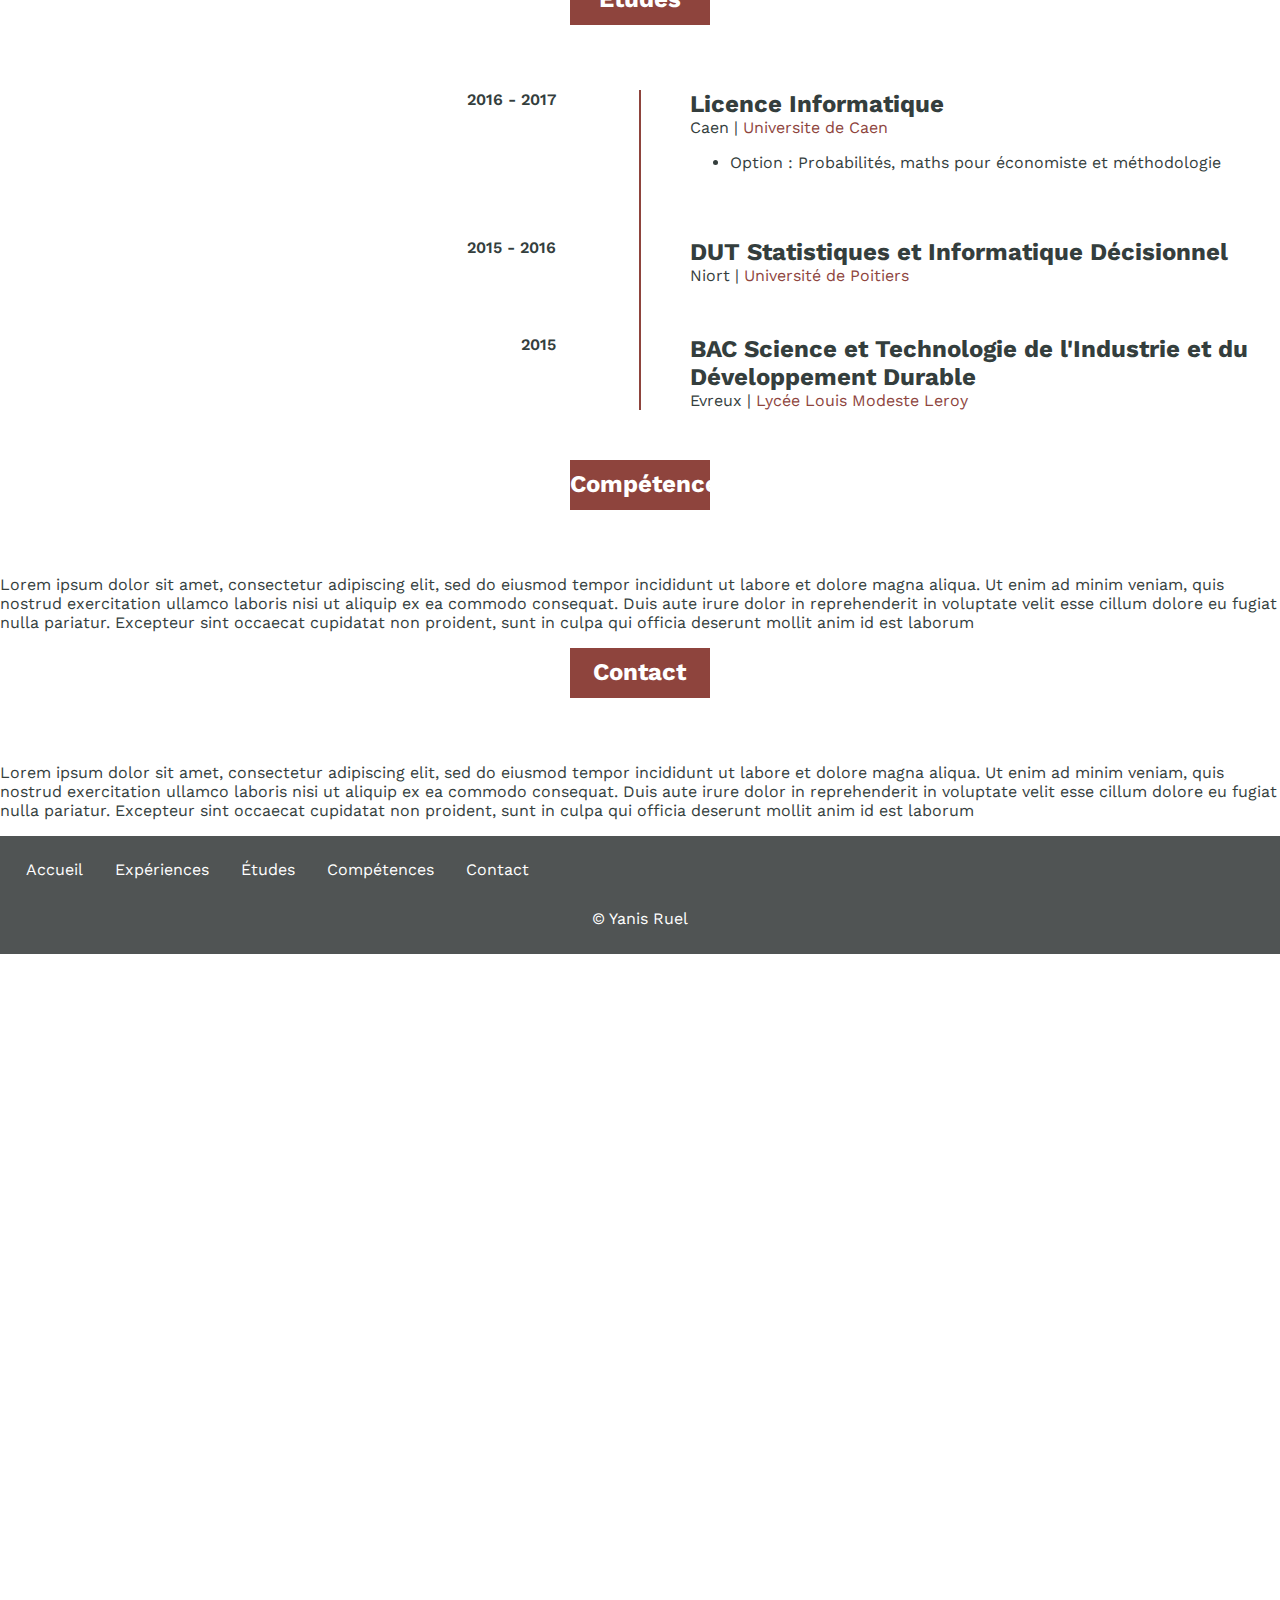
==== commit 8c0513c6: "Ajout de la rubrique Education" ====
--- a/index.html
+++ b/index.html
@@ -14,7 +14,8 @@
                 <h1>< YANIS RUEL ></h1>
             </div>   
 
-            <div class="container-apropos">
+<!-- A PROPOS -->
+                <div class="container-apropos">
                     <img src="assets/ia-yanis.jpeg" alt="Image IA reprise d'une image de moi-même" class="image-apropos">
                     <div class="texte-apropos">
                         <h2 class="titre-apropos">À Propos</h2>
@@ -26,11 +27,11 @@
                             Je suis père d'un petit garçon. Je pratique le football et le padel en loisir et à mes heures perdues je reste un peu geek !
                         </p>
                     </div>
-            </div>
+                </div>
 
                 <div class="spacer1"></div>   
 
-
+<!-- EXPERIENCES -->
                 <section id="experiences">
                     <h2 class="titre-rubrique">Expériences</h2>
                     <div class="timeline">
@@ -88,14 +89,60 @@
                             <div class="date">AVRIL 2018 - MAI 2018</div>
                             <div class="info">
                               <h2 class="titre-metier">Bartender</h2>
-                              <p>Las Vegas, USA | <a href="https://www.instagram.com/ebslasvegas/" target="_blank">European Bartender School</a></p>
+                              <p>Las Vegas, USA | <a href="https://www.instagram.com/ebslasvegas/" target="_blank">European Bartender School</a></</p>
                               <p>
                                   <ul>
                                       <li> Certification de mixologie</li>
                                       <li> Certification de flair</li>
                                       <li> Prestations lors d'évenements privés</li>
                                   </ul>
+                                  <div class="spacer-timeline"></div>
+
                               </p>
+                            </div>
+                        </div>
+                        
+                        <div class="spacer"></div>     
+        
+                    </div>
+                </section>
+
+<!-- ETUDES -->
+                <section id="etudes">
+                    <h2 class="titre-rubrique">Études</h2>
+                    <div class="timeline">
+                        <div class="entry">
+                            <div class="date">2016 - 2017</div>
+                            <div class="info">
+                                <h2 class="titre-metier">Licence Informatique</h2>
+                                <p>Caen | <a href="https://www.unicaen.fr/" target="_blank">Universite de Caen</a></p>
+                                <p>
+                                    <ul>
+                                        <li> Option : Probabilités, maths pour économiste et méthodologie</li>
+                                    </ul>
+                                </p>
+                            </div>
+                        </div>
+        
+                        <div class="spacer"></div>   
+        
+                        <div class="entry">
+                            <div class="date">2015 - 2016</div>
+                            <div class="info">
+                              <h2 class="titre-metier">DUT Statistiques et Informatique Décisionnel</h2>
+                              <p>Niort | <a href="https://www.univ-poitiers.fr" target="_blank">Université de Poitiers</a></p>
+                              <p></p>
+                            </div>
+                        </div>
+                        
+                        <div class="spacer"></div>   
+        
+                        <div class="entry">
+                            <div class="date">2015</div>
+                            <div class="info">
+                              <h2 class="titre-metier">BAC Science et Technologie de l'Industrie et du Développement Durable</h2>
+                              <p>Evreux | <a href="https://modeste-leroy.lycee.ac-normandie.fr" target="_blank">Lycée Louis Modeste Leroy</a></p>
+                              <p></p>
                             </div>
                         </div>
                         
@@ -112,14 +159,6 @@
                     <!-- Liste de mes compétences -->
                 </section>
                 
-                <section id="apropos">
-                    <h2 class="titre-rubrique">À Propos</h2>
-                    <p>
-                        Lorem ipsum dolor sit amet, consectetur adipiscing elit, sed do eiusmod tempor incididunt ut labore et dolore magna aliqua. Ut enim ad minim veniam, quis nostrud exercitation ullamco laboris nisi ut aliquip ex ea commodo consequat. Duis aute irure dolor in reprehenderit in voluptate velit esse cillum dolore eu fugiat nulla pariatur. Excepteur sint occaecat cupidatat non proident, sunt in culpa qui officia deserunt mollit anim id est laborum
-                    </p>
-                    <!-- Un peu sur moi -->
-                </section>
-                
                 <section id="contact">
                     <h2 class="titre-rubrique">Contact</h2>
                     <p>
@@ -133,8 +172,8 @@
                 <ul>
                   <li><a href="#accueil">Accueil</a></li>
                   <li><a href="#experiences">Expériences</a></li>
+                  <li><a href="#etudes">Études</a></li>
                   <li><a href="#competences">Compétences</a></li>
-                  <li><a href="#apropos">À Propos</a></li>
                   <li><a href="#contact">Contact</a></li>
                 </ul>
             </nav>
--- a/style.css
+++ b/style.css
@@ -143,8 +143,10 @@
   height: 40px;
   margin: 0 auto; /* Centrer l'arrière-plan horizontalement */
   padding-top: 10px;
-  margin-bottom: 50px;
-}
+  margin-bottom: 65px;
+}
+
+/* Experiences et Éducations */
 
 .timeline {
   position: relative;
@@ -193,4 +195,11 @@
 
 .spacer1 {
   margin: 250px;
-}+}
+
+.spacer-timeline {
+  margin: 150px;
+}
+
+/* Compétences */
+
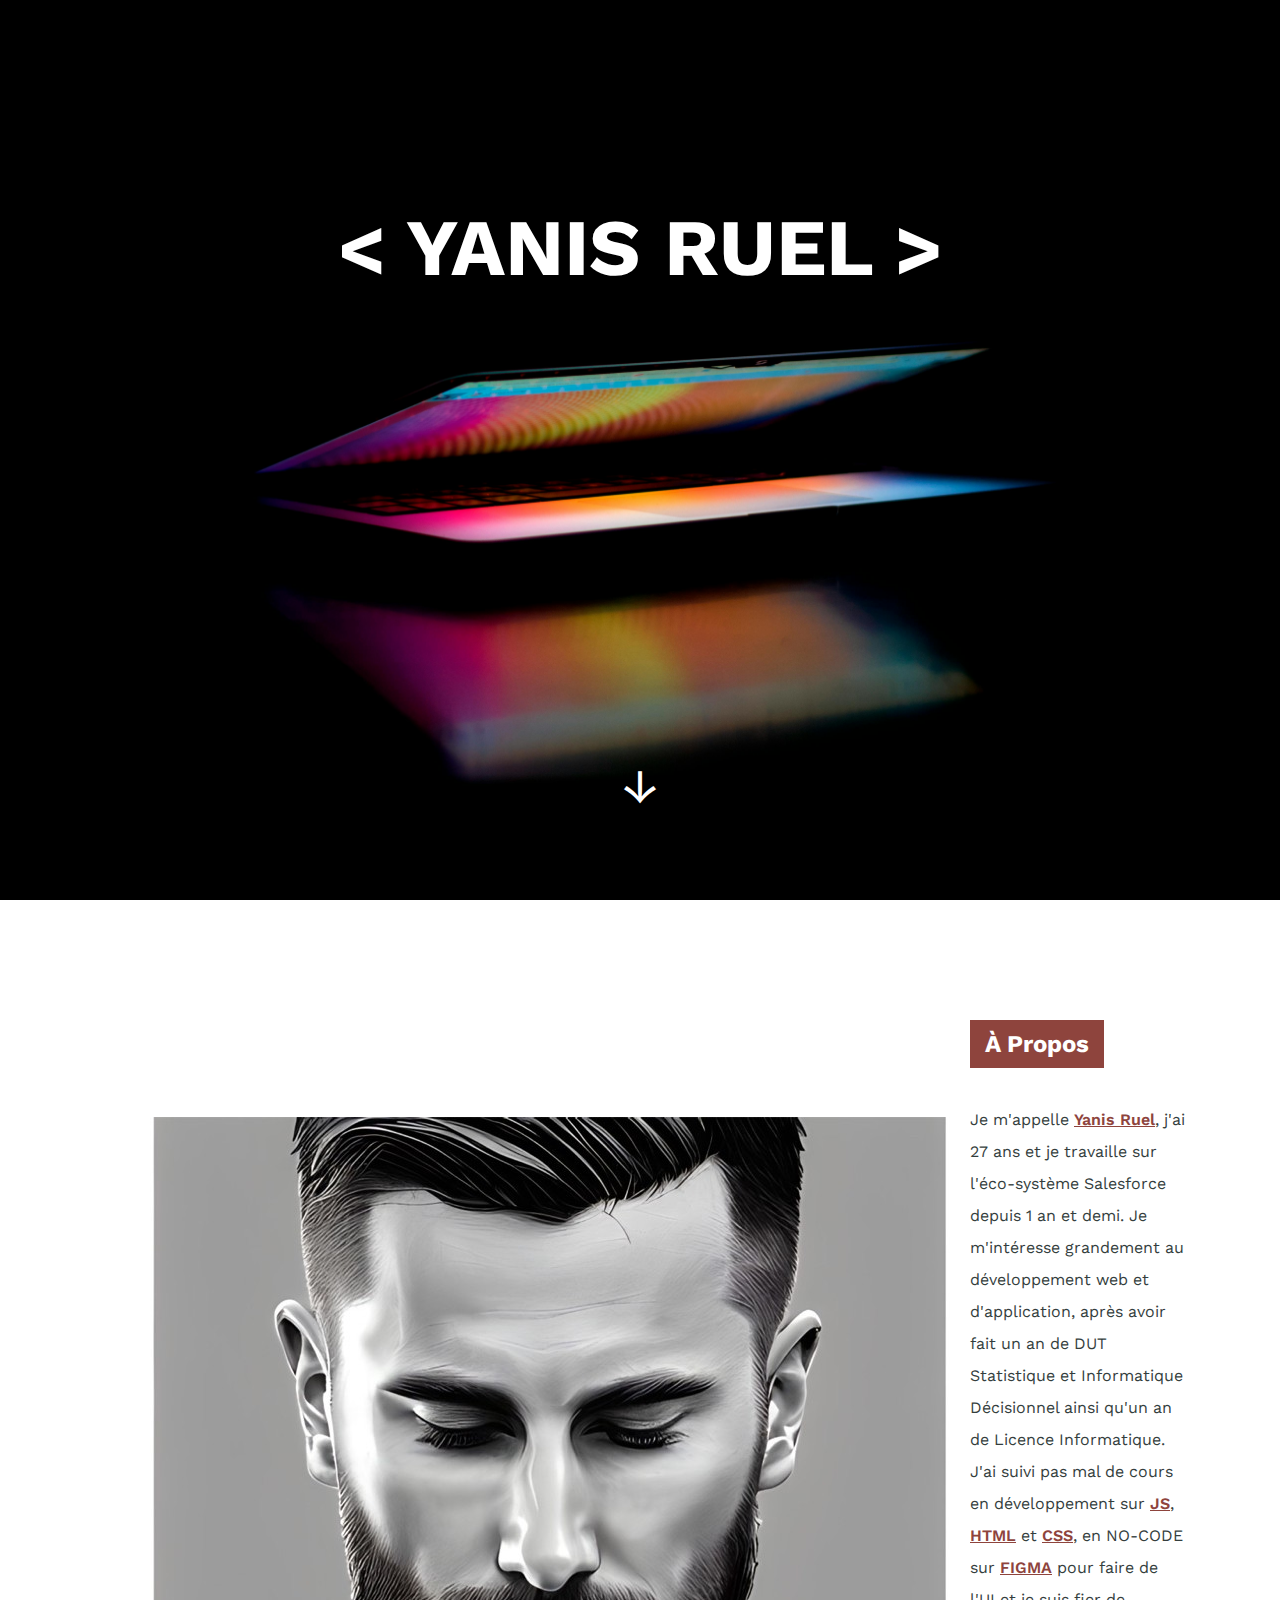
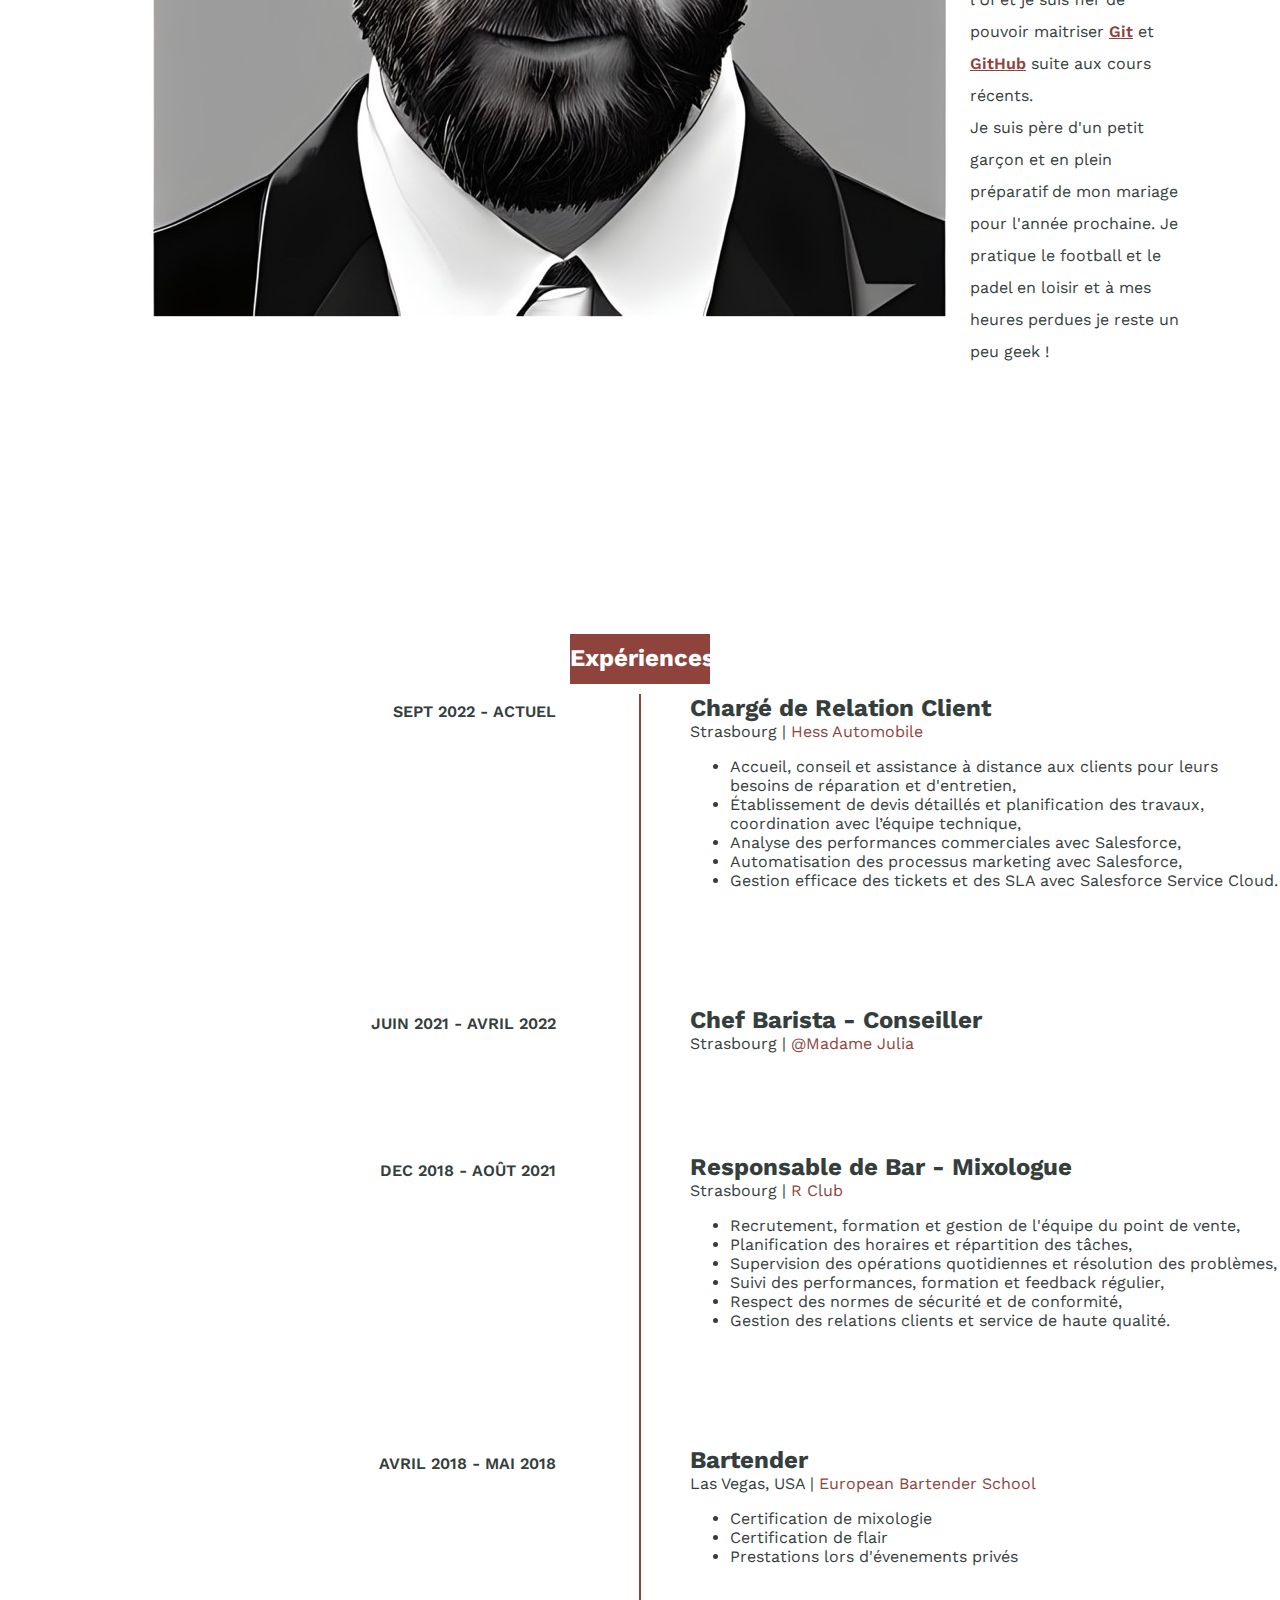
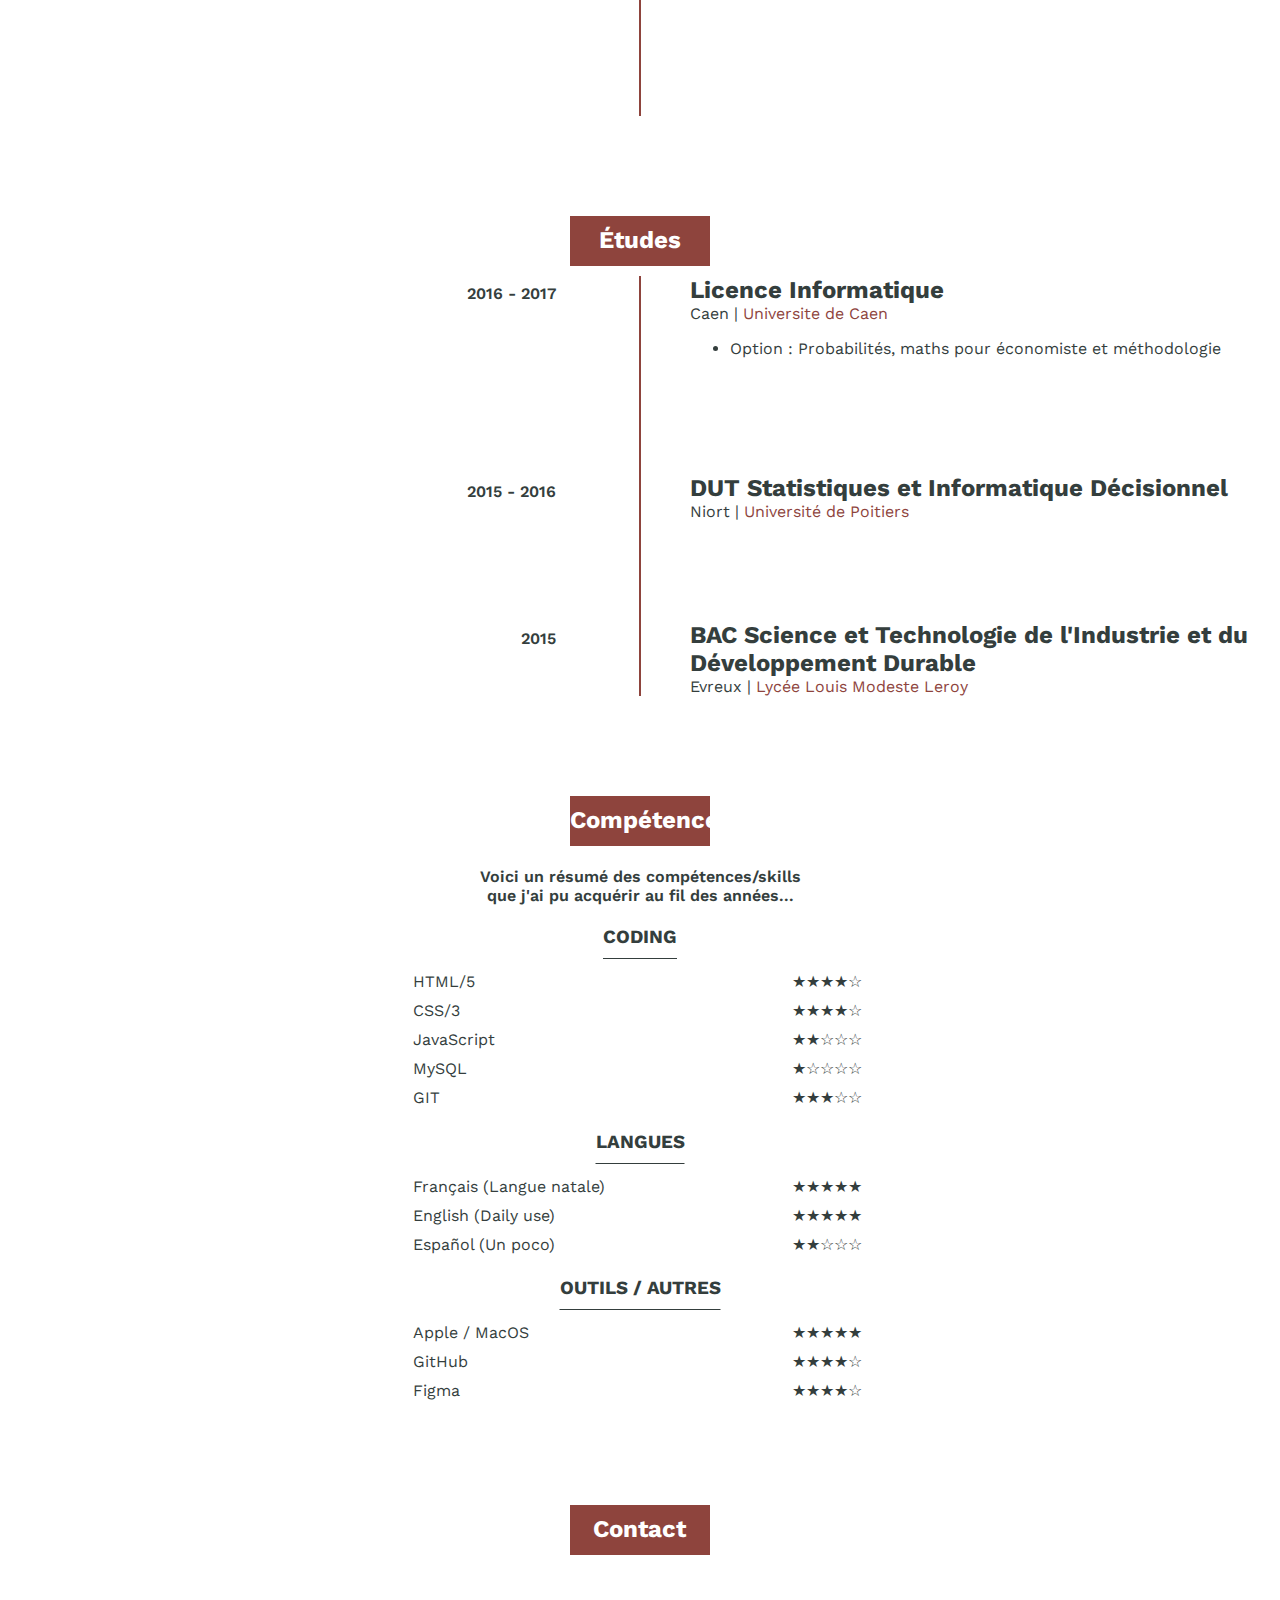
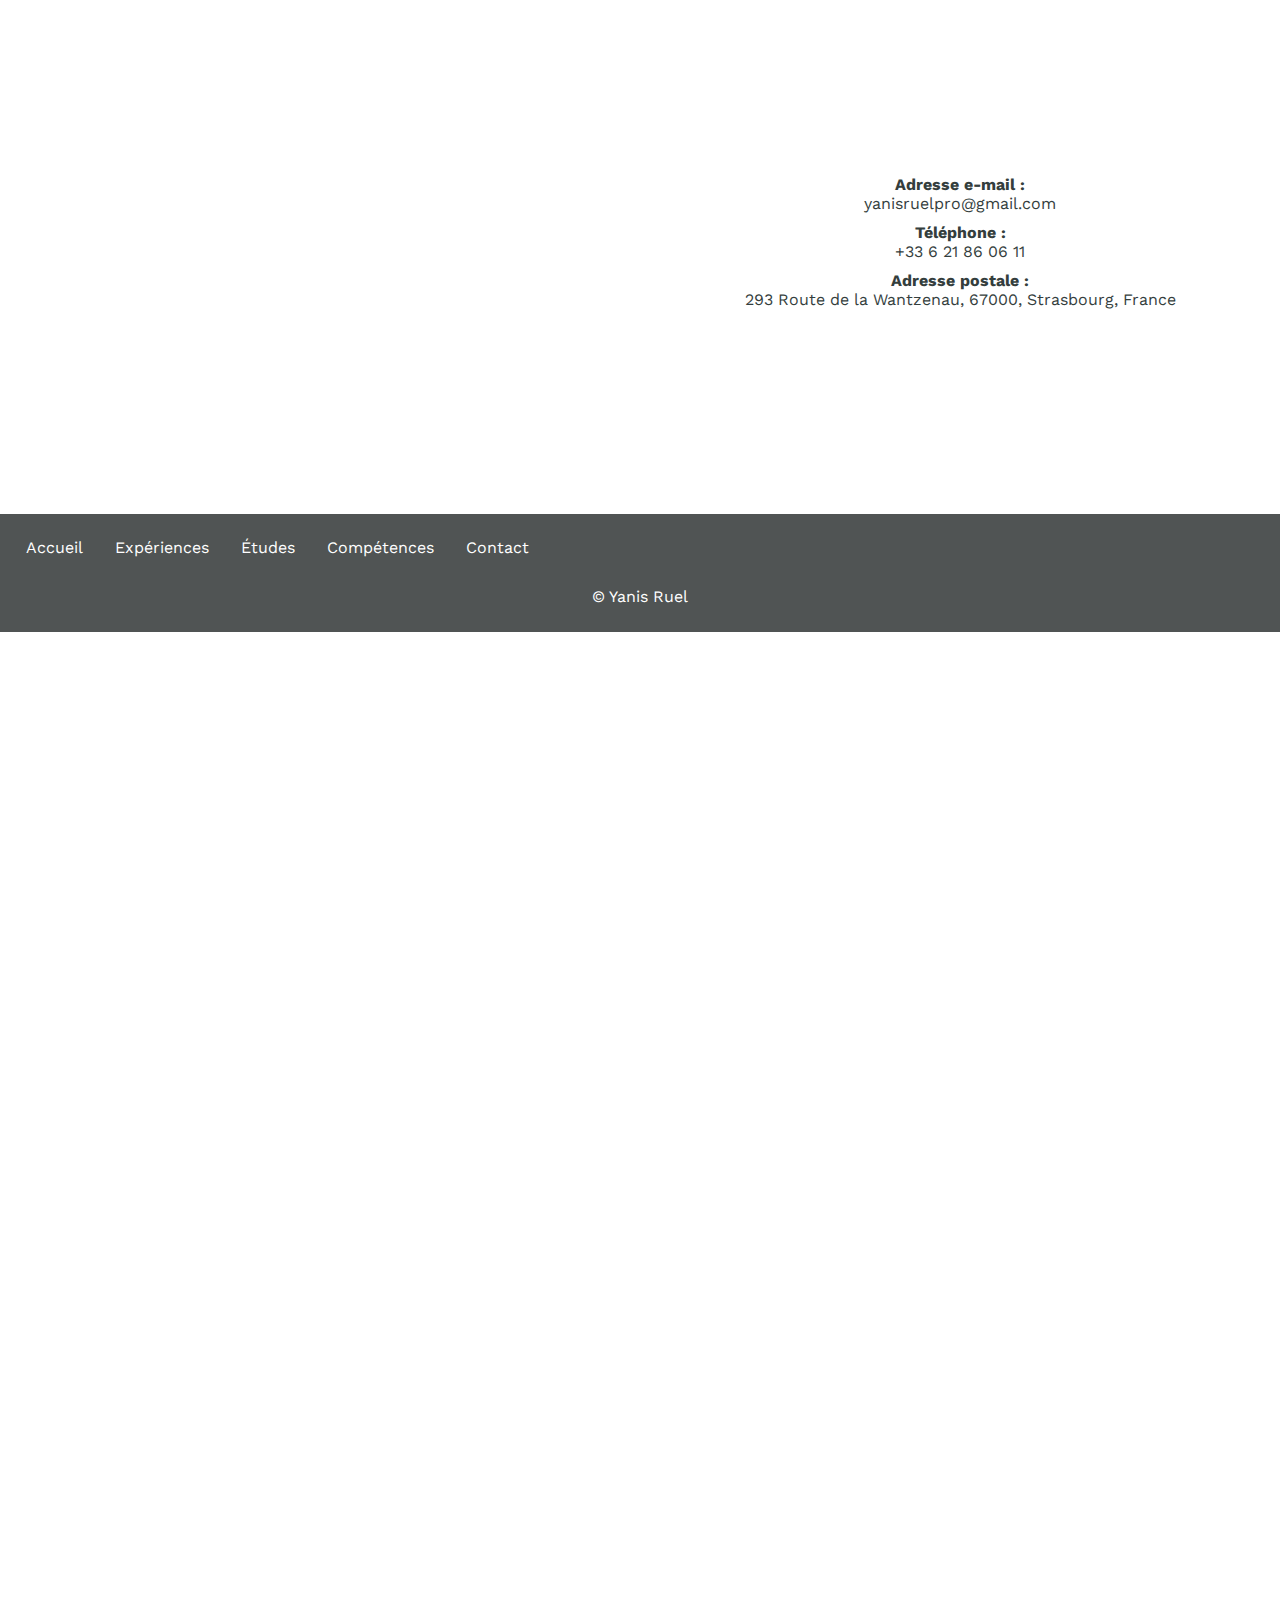
==== commit e0171e1b: "Ajout de la rubrique Compétences et Contact" ====
--- a/index.html
+++ b/index.html
@@ -12,6 +12,7 @@
     <body>
             <div class="container" id="accueil">
                 <h1>< YANIS RUEL ></h1>
+                <p class="info-defile">↓</p>
             </div>   
 
 <!-- A PROPOS -->
@@ -24,7 +25,7 @@
                             ainsi qu'un an de Licence Informatique.<br>
                             J'ai suivi pas mal de cours en développement sur <span class="bordeau-text">JS</span>, <span class="bordeau-text">HTML</span> et <span class="bordeau-text">CSS</span>, en NO-CODE sur <span class="bordeau-text">FIGMA</span> pour
                             faire de l'UI et je suis fier de pouvoir maitriser <span class="bordeau-text">Git</span> et <span class="bordeau-text">GitHub</span> suite aux cours récents. <br>
-                            Je suis père d'un petit garçon. Je pratique le football et le padel en loisir et à mes heures perdues je reste un peu geek !
+                            Je suis père d'un petit garçon et en plein préparatif de mon mariage pour l'année prochaine. Je pratique le football et le padel en loisir et à mes heures perdues je reste un peu geek !
                         </p>
                     </div>
                 </div>
@@ -153,18 +154,110 @@
                 
                 <section id="competences">
                     <h2 class="titre-rubrique">Compétences</h2>
-                    <p>
-                        Lorem ipsum dolor sit amet, consectetur adipiscing elit, sed do eiusmod tempor incididunt ut labore et dolore magna aliqua. Ut enim ad minim veniam, quis nostrud exercitation ullamco laboris nisi ut aliquip ex ea commodo consequat. Duis aute irure dolor in reprehenderit in voluptate velit esse cillum dolore eu fugiat nulla pariatur. Excepteur sint occaecat cupidatat non proident, sunt in culpa qui officia deserunt mollit anim id est laborum
-                    </p>
+                    <h4>Voici un résumé des compétences/skills<br> que j'ai pu acquérir au fil des années...</h4>
+                        <h3 class="mot1">CODING</h3>
+                        <div class="container-skills">
+                            <div class="mot">HTML/5</div>
+                            <div class="espace"></div>
+                            <div class="etoiles">★★★★☆</div>
+                        </div>
+            
+                        <div class="container-skills">
+                            <div class="mot">CSS/3</div>
+                            <div class="espace"></div>
+                            <div class="etoiles">★★★★☆</div>
+                        </div>
+            
+                        <div class="container-skills">
+                            <div class="mot">JavaScript</div>
+                            <div class="espace"></div>
+                            <div class="etoiles">★★☆☆☆</div>
+                        </div>
+            
+                        <div class="container-skills">
+                            <div class="mot">MySQL</div>
+                            <div class="espace"></div>
+                            <div class="etoiles">★☆☆☆☆</div>
+                        </div>
+            
+                        <div class="container-skills">
+                            <div class="mot">GIT</div>
+                            <div class="espace"></div>
+                            <div class="etoiles">★★★☆☆</div>
+                        </div>
+            
+                    <h3 class="mot1">LANGUES</h3>
+                        <div class="container-skills">
+                            <div class="mot">Français (Langue natale)</div>
+                            <div class="espace"></div>
+                            <div class="etoiles">★★★★★</div>
+                        </div>
+            
+                        <div class="container-skills">
+                            <div class="mot">English (Daily use)</div>
+                            <div class="espace"></div>
+                            <div class="etoiles">★★★★★</div>
+                        </div>
+            
+                        <div class="container-skills">
+                            <div class="mot">Español (Un poco)</div>
+                            <div class="espace"></div>
+                            <div class="etoiles">★★☆☆☆</div>
+                        </div>
+            
+                    <h3 class="mot1">OUTILS / AUTRES</h3>
+                        <div class="container-skills">
+                            <div class="mot">Apple / MacOS</div>
+                            <div class="espace"></div>
+                            <div class="etoiles">★★★★★</div>
+                        </div>
+            
+                        <div class="container-skills">
+                            <div class="mot">GitHub</div>
+                            <div class="espace"></div>
+                            <div class="etoiles">★★★★☆</div>
+                        </div>
+            
+                        <div class="container-skills">
+                            <div class="mot">Figma</div>
+                            <div class="espace"></div>
+                            <div class="etoiles">★★★★☆</div>
+                        </div>                    </p>
                     <!-- Liste de mes compétences -->
                 </section>
-                
+
+                <div class="spacer"></div>   
+
                 <section id="contact">
                     <h2 class="titre-rubrique">Contact</h2>
-                    <p>
-                        Lorem ipsum dolor sit amet, consectetur adipiscing elit, sed do eiusmod tempor incididunt ut labore et dolore magna aliqua. Ut enim ad minim veniam, quis nostrud exercitation ullamco laboris nisi ut aliquip ex ea commodo consequat. Duis aute irure dolor in reprehenderit in voluptate velit esse cillum dolore eu fugiat nulla pariatur. Excepteur sint occaecat cupidatat non proident, sunt in culpa qui officia deserunt mollit anim id est laborum
-                    </p>
-                    <!-- Mes informations de contact -->
+
+                    <div class="contact-container">
+                        <!-- Bloc de gauche : Carte Google Maps -->
+                        <div class="contact-map">
+                            <iframe src="https://www.google.com/maps/embed?pb=!1m18!1m12!1m3!1d84484.18317399705!2d7.679679452236438!3d48.569045003797726!2m3!1f0!2f0!3f0!3m2!1i1024!2i768!4f13.1!3m3!1m2!1s0x4796c8495e18b2c1%3A0x971a483118e7241f!2sStrasbourg!5e0!3m2!1sfr!2sfr!4v1710253578835!5m2!1sfr!2sfr" width="100%" height="500" style="border:0;" allowfullscreen="" loading="lazy" referrerpolicy="no-referrer-when-downgrade"></iframe>
+                            <!-- Intégration de la carte Google Maps ici -->
+                            <!-- Remplacez cette section par l'intégration de votre carte Google Maps -->
+                        </div>
+                        
+                        <!-- Bloc du milieu : Informations de contact -->
+                        <div class="contact-info">
+                            <h2></h2>
+                            <ul>
+                                <li><strong>Adresse e-mail :</strong> <br>yanisruelpro@gmail.com</li>
+                                <li><strong>Téléphone :</strong> <br>+33 6 21 86 06 11</li>
+                                <li><strong>Adresse postale :</strong> <br>293 Route de la Wantzenau, 67000, Strasbourg, France</li>
+                            </ul>
+                        </div>
+                    </div>
+
+
+
+
+
+
+
+
+
                 </section>
         
         <footer>
--- a/style.css
+++ b/style.css
@@ -14,7 +14,7 @@
   padding: 0;
 }
  h1 {
-  font-size: 6em;
+  font-size: 5em;
  }
 
  a {
@@ -41,6 +41,7 @@
   display: flex;
   justify-content: center;
   align-items: center;
+  flex-direction: column;
   color:#ffffff;
 }
 .container h1 {
@@ -51,6 +52,12 @@
 .container h1:hover {
   background-color: #FFF1D0;
   color: #343E3D;
+}
+
+.info-defile {
+  padding-top: 50px;
+  margin-top: 350px;
+  font-size:3em;
 }
 
 .sticky { 
@@ -143,7 +150,7 @@
   height: 40px;
   margin: 0 auto; /* Centrer l'arrière-plan horizontalement */
   padding-top: 10px;
-  margin-bottom: 65px;
+  margin-bottom: ;
 }
 
 /* Experiences et Éducations */
@@ -177,6 +184,7 @@
   padding-right: 20px;
   box-sizing: border-box;
   font-weight: 600;
+  margin-top: 8px;
 }
 
 .info {
@@ -190,7 +198,7 @@
 }
 
 .spacer {
-  margin: 50px;
+  margin: 100px;
 }
 
 .spacer1 {
@@ -201,5 +209,77 @@
   margin: 150px;
 }
 
+h4 {
+  text-align: center;
+  font-weight: 600;
+}
 /* Compétences */
 
+  .container-skills {
+    display: flex; /* Utilisation de Flexbox */
+    align-items: center; /* Centrer verticalement les éléments */
+    justify-content:center;
+  }
+  
+  .container-skills:hover{
+    color:#ffcb21
+  }
+  
+  .etoiles {
+    flex: 0 0 auto; /* Les étoiles ne sont pas flexibles */
+    font-size: ; /* Taille des étoiles */
+    margin: 5px;
+  }
+  
+  .espace {
+    flex: 0 0 20px; /* Espace fixe entre les étoiles et le mot */
+  }
+  
+  .mot {
+    flex: 0.3; /* Le mot prendra tout l'espace restant */
+    font-size: ;
+    /* Ajoutez d'autres styles selon vos besoins */
+  }
+  
+  h3 {
+    text-align: center;
+    text-decoration: underline;
+    text-underline-offset: 15px;
+  }
+
+  /* Contact */ 
+.contact-container {
+  display: flex;
+  justify-content: space-between;
+  align-items: flex-start;
+  padding-top: 50px;
+}
+
+.contact-map, .contact-info {
+  width: 50%; /* Largeur de chaque bloc */
+}
+
+.contact-map {
+  /* Style pour le bloc de la carte Google Maps */
+  /* Ajoutez les styles appropriés pour votre carte ici */
+}
+
+.contact-info {
+  /* Style pour les blocs d'informations de contact et de formulaire */
+  background-color: ;
+  padding-top: 150px;
+}
+
+.contact-info h2, .contact-form h2 {
+  margin-top: 0;
+}
+
+.contact-info ul {
+  list-style-type: none;
+  padding: 0;
+  text-align: center;
+}
+
+.contact-info ul li {
+  margin-bottom: 10px;
+}
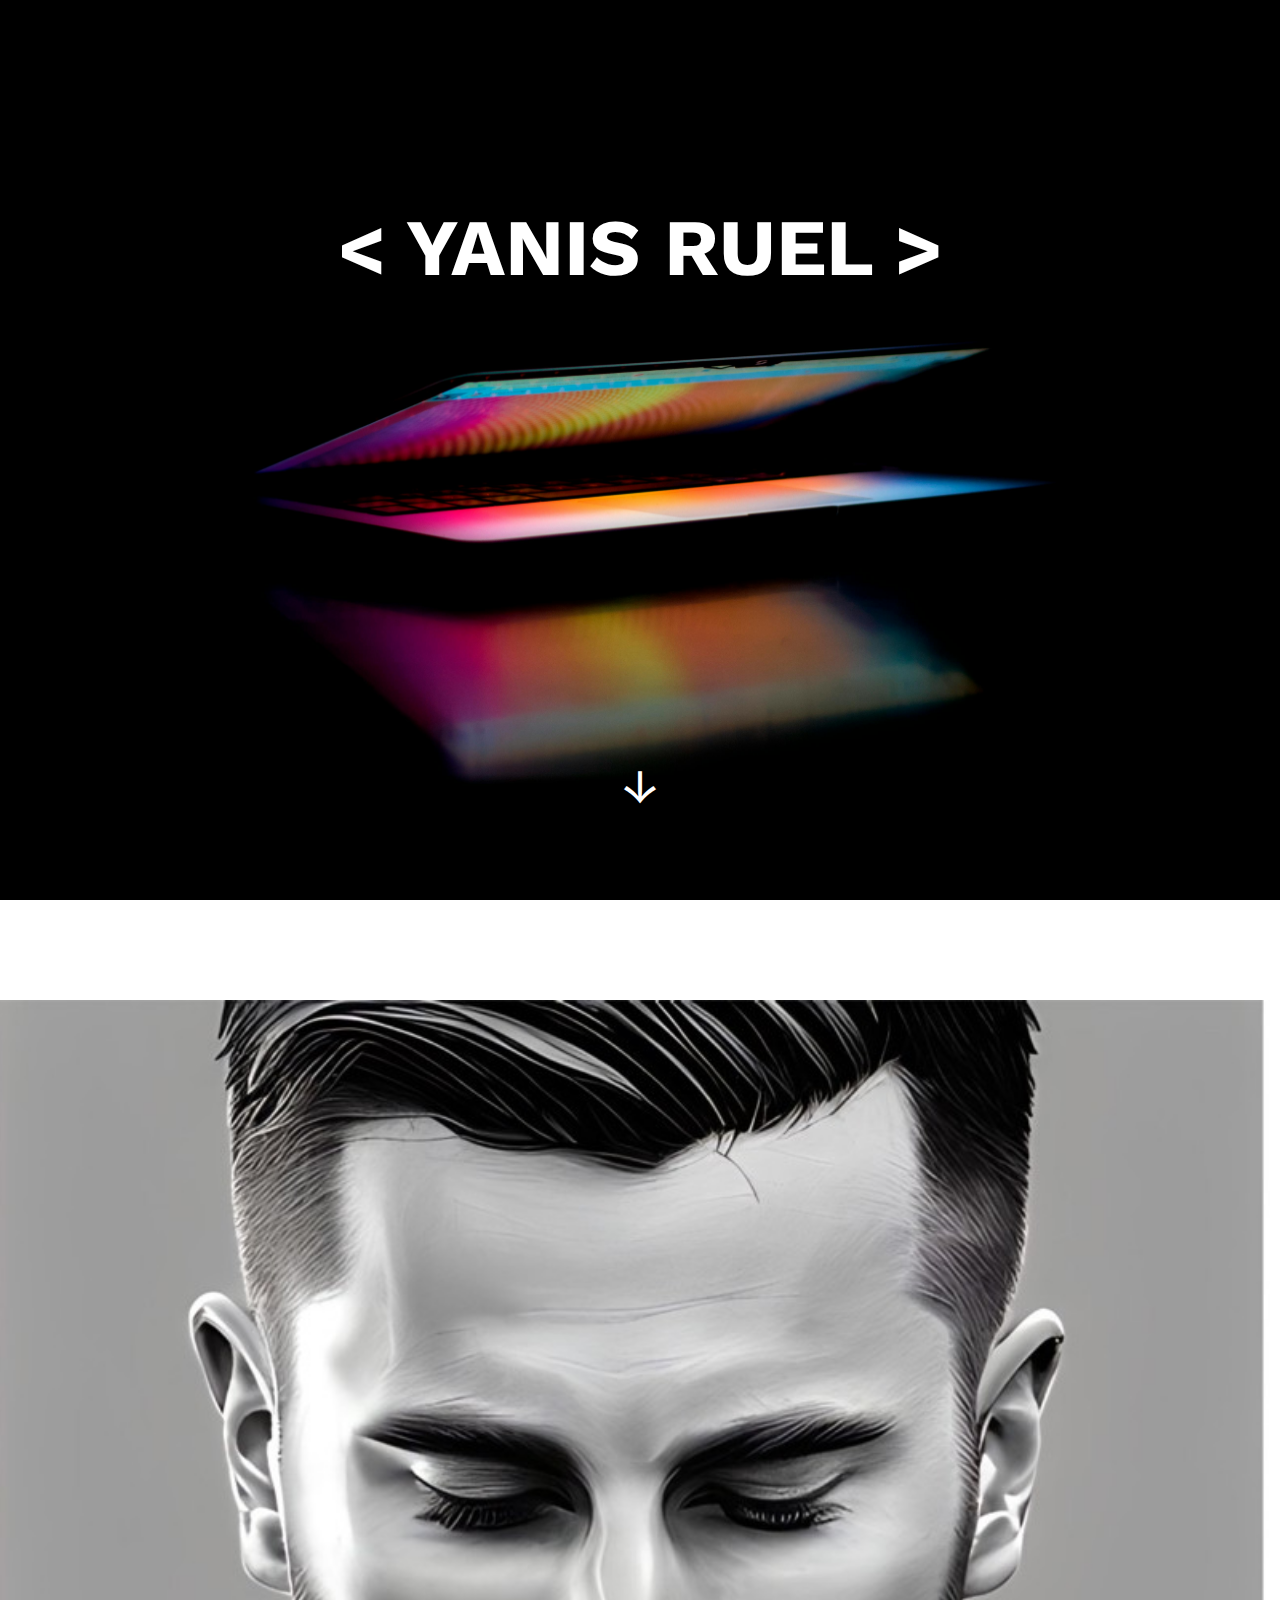
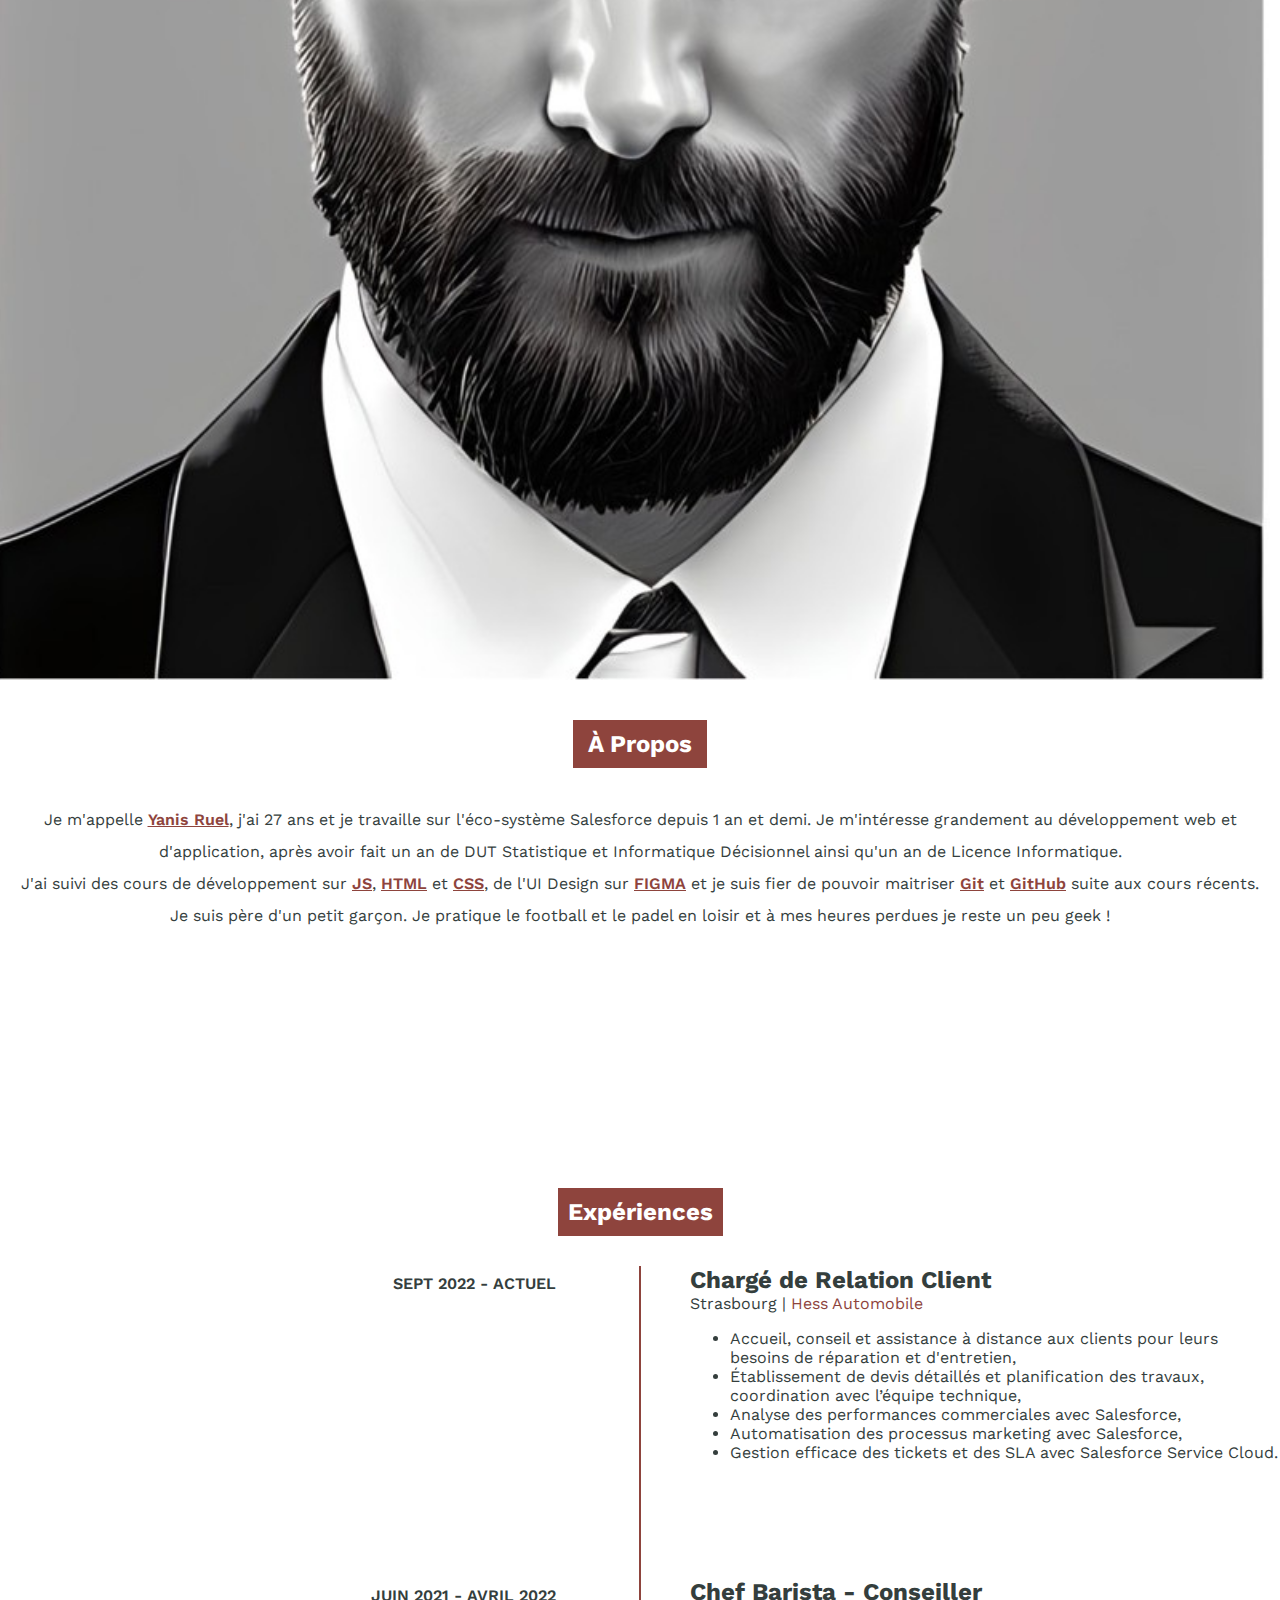
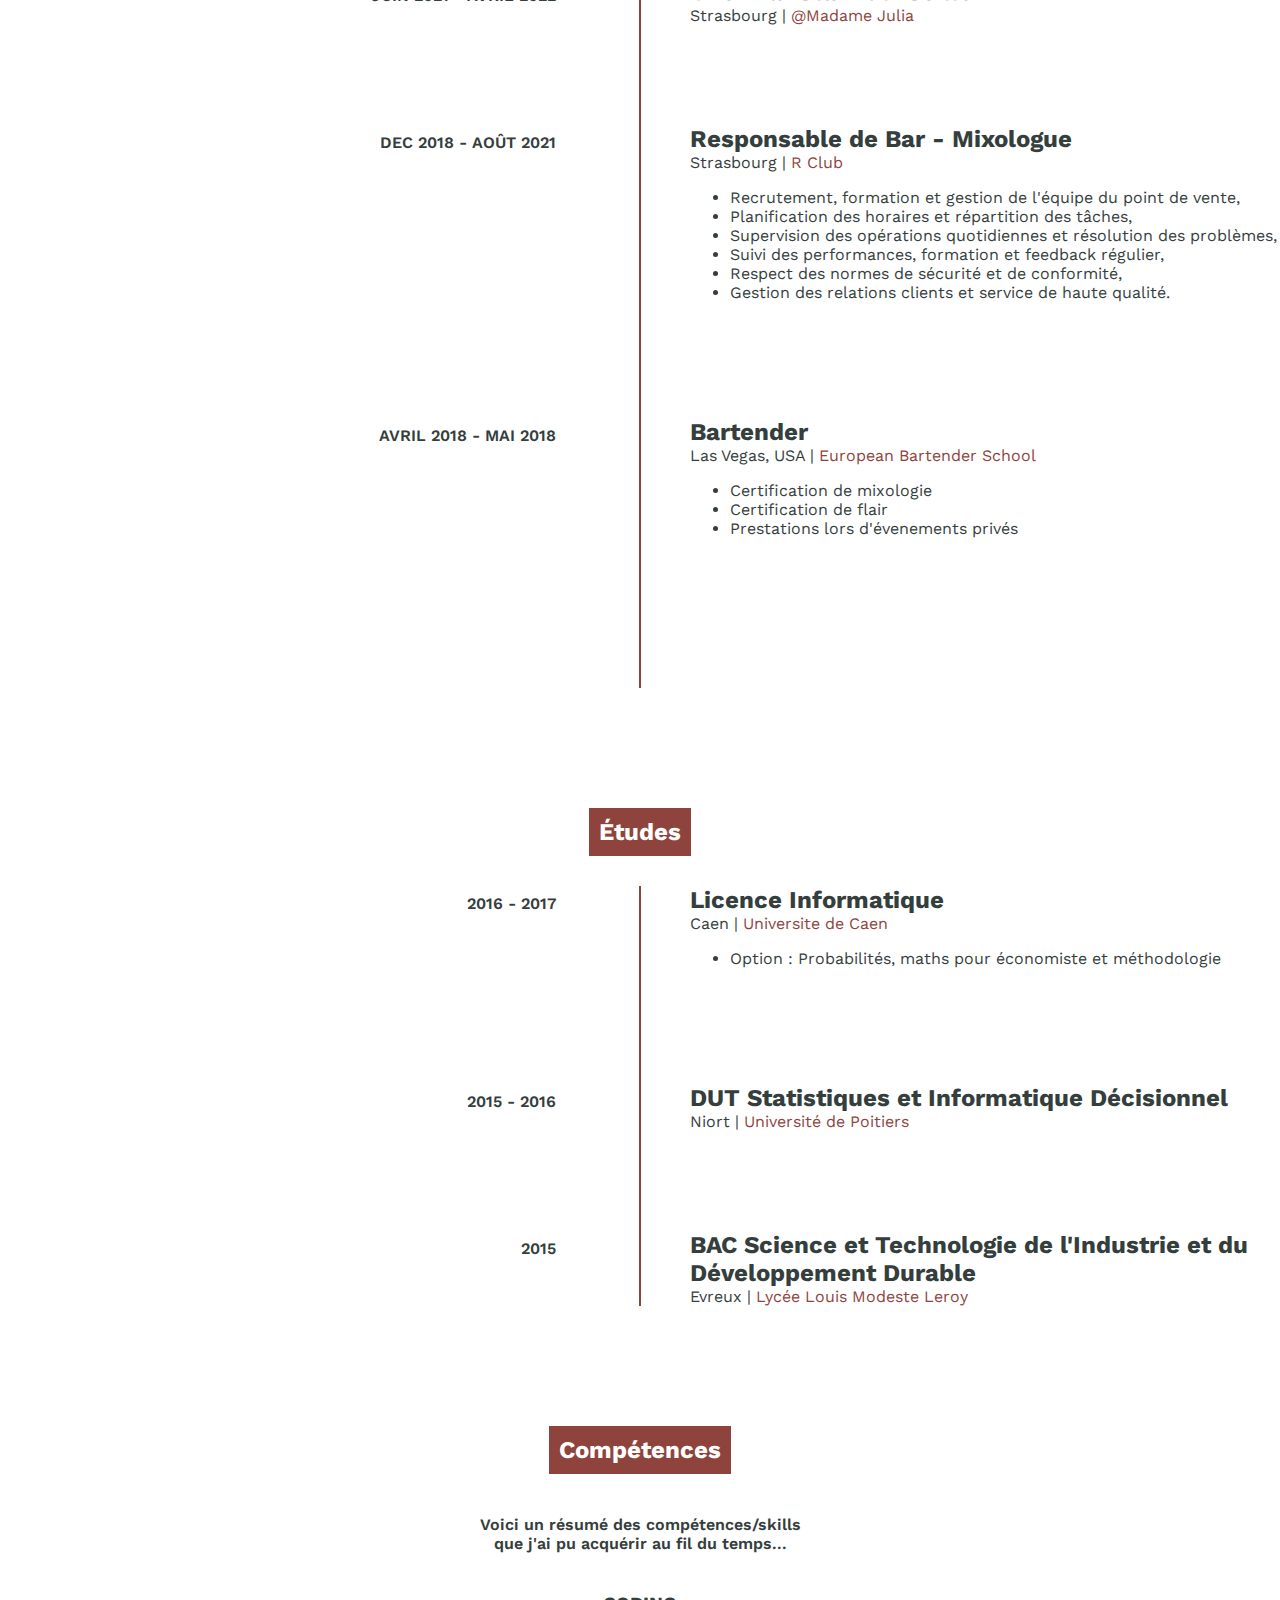
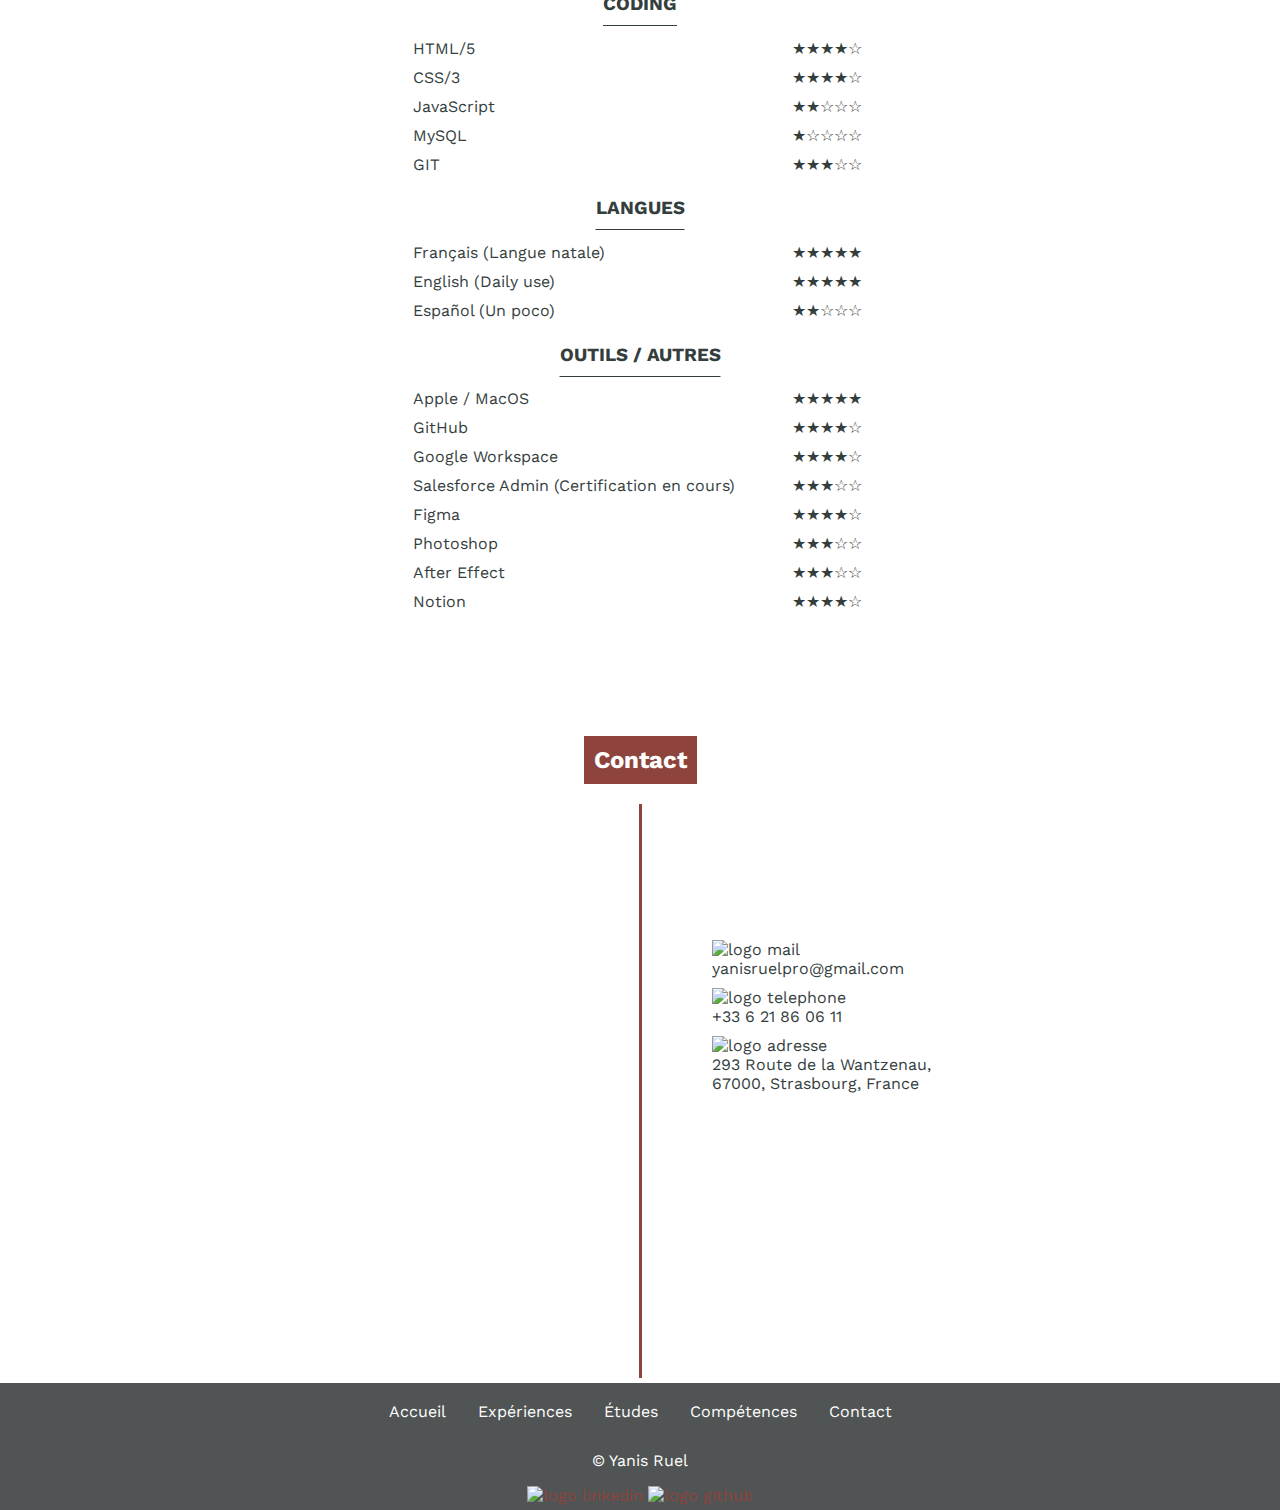
==== commit 1fbae2e4: "Update de la rubrique Contact et corrections de petites erreures" ====
--- a/index.html
+++ b/index.html
@@ -14,18 +14,18 @@
                 <h1>< YANIS RUEL ></h1>
                 <p class="info-defile">↓</p>
             </div>   
-
 <!-- A PROPOS -->
                 <div class="container-apropos">
                     <img src="assets/ia-yanis.jpeg" alt="Image IA reprise d'une image de moi-même" class="image-apropos">
                     <div class="texte-apropos">
                         <h2 class="titre-apropos">À Propos</h2>
-                        <p>Je m'appelle <span class="bordeau-text">Yanis Ruel</span>, j'ai 27 ans et je travaille sur l'éco-système Salesforce depuis 1 an et demi. 
+                        <p>
+                            Je m'appelle <span class="bordeau-text">Yanis Ruel</span>, j'ai 27 ans et je travaille sur l'éco-système Salesforce depuis 1 an et demi. 
                             Je m'intéresse grandement au développement web et d'application, après avoir fait un an de DUT Statistique et Informatique Décisionnel
                             ainsi qu'un an de Licence Informatique.<br>
-                            J'ai suivi pas mal de cours en développement sur <span class="bordeau-text">JS</span>, <span class="bordeau-text">HTML</span> et <span class="bordeau-text">CSS</span>, en NO-CODE sur <span class="bordeau-text">FIGMA</span> pour
-                            faire de l'UI et je suis fier de pouvoir maitriser <span class="bordeau-text">Git</span> et <span class="bordeau-text">GitHub</span> suite aux cours récents. <br>
-                            Je suis père d'un petit garçon et en plein préparatif de mon mariage pour l'année prochaine. Je pratique le football et le padel en loisir et à mes heures perdues je reste un peu geek !
+                            J'ai suivi des cours de développement sur <span class="bordeau-text">JS</span>, <span class="bordeau-text">HTML</span> et <span class="bordeau-text">CSS</span>, de l'UI Design sur <span class="bordeau-text">FIGMA</span>
+                            et je suis fier de pouvoir maitriser <span class="bordeau-text">Git</span> et <span class="bordeau-text">GitHub</span> suite aux cours récents. <br>
+                            Je suis père d'un petit garçon. Je pratique le football et le padel en loisir et à mes heures perdues je reste un peu geek !
                         </p>
                     </div>
                 </div>
@@ -33,6 +33,7 @@
                 <div class="spacer1"></div>   
 
 <!-- EXPERIENCES -->
+            <div class="container-rubrique-experiences">
                 <section id="experiences">
                     <h2 class="titre-rubrique">Expériences</h2>
                     <div class="timeline">
@@ -107,8 +108,10 @@
         
                     </div>
                 </section>
+            </div>
 
 <!-- ETUDES -->
+            <div class="container-rubrique-etudes">
                 <section id="etudes">
                     <h2 class="titre-rubrique">Études</h2>
                     <div class="timeline">
@@ -151,10 +154,12 @@
         
                     </div>
                 </section>
-                
+            </div>
+
+            <div class="container-rubrique-competences">
                 <section id="competences">
                     <h2 class="titre-rubrique">Compétences</h2>
-                    <h4>Voici un résumé des compétences/skills<br> que j'ai pu acquérir au fil des années...</h4>
+                    <h4>Voici un résumé des compétences/skills<br> que j'ai pu acquérir au fil du temps...</h4>
                         <h3 class="mot1">CODING</h3>
                         <div class="container-skills">
                             <div class="mot">HTML/5</div>
@@ -218,48 +223,72 @@
                             <div class="etoiles">★★★★☆</div>
                         </div>
             
+            
+                        <div class="container-skills">
+                            <div class="mot">Google Workspace</div>
+                            <div class="espace"></div>
+                            <div class="etoiles">★★★★☆</div>
+                        </div>
+            
+            
+                        <div class="container-skills">
+                            <div class="mot">Salesforce Admin (Certification en cours)</div>
+                            <div class="espace"></div>
+                            <div class="etoiles">★★★☆☆</div>
+                        </div>
+            
                         <div class="container-skills">
                             <div class="mot">Figma</div>
                             <div class="espace"></div>
                             <div class="etoiles">★★★★☆</div>
-                        </div>                    </p>
+                        </div>        
+                        
+                        <div class="container-skills">
+                            <div class="mot">Photoshop</div>
+                            <div class="espace"></div>
+                            <div class="etoiles">★★★☆☆</div>
+                        </div>      
+
+                        <div class="container-skills">
+                            <div class="mot">After Effect</div>
+                            <div class="espace"></div>
+                            <div class="etoiles">★★★☆☆</div>
+                        </div>               
+
+                        <div class="container-skills">
+                            <div class="mot">Notion</div>
+                            <div class="espace"></div>
+                            <div class="etoiles">★★★★☆</div>
+                        </div>      
+
                     <!-- Liste de mes compétences -->
                 </section>
-
+            </div>
                 <div class="spacer"></div>   
-
+            
+            <div class="container-rubrique-contact">
                 <section id="contact">
                     <h2 class="titre-rubrique">Contact</h2>
 
                     <div class="contact-container">
                         <!-- Bloc de gauche : Carte Google Maps -->
                         <div class="contact-map">
-                            <iframe src="https://www.google.com/maps/embed?pb=!1m18!1m12!1m3!1d84484.18317399705!2d7.679679452236438!3d48.569045003797726!2m3!1f0!2f0!3f0!3m2!1i1024!2i768!4f13.1!3m3!1m2!1s0x4796c8495e18b2c1%3A0x971a483118e7241f!2sStrasbourg!5e0!3m2!1sfr!2sfr!4v1710253578835!5m2!1sfr!2sfr" width="100%" height="500" style="border:0;" allowfullscreen="" loading="lazy" referrerpolicy="no-referrer-when-downgrade"></iframe>
-                            <!-- Intégration de la carte Google Maps ici -->
-                            <!-- Remplacez cette section par l'intégration de votre carte Google Maps -->
-                        </div>
-                        
-                        <!-- Bloc du milieu : Informations de contact -->
+                            <iframe src="https://www.google.com/maps/embed?pb=!1m18!1m12!1m3!1d84484.18317399705!2d7.679679452236438!3d48.569045003797726!2m3!1f0!2f0!3f0!3m2!1i1024!2i768!4f13.1!3m3!1m2!1s0x4796c8495e18b2c1%3A0x971a483118e7241f!2sStrasbourg!5e0!3m2!1sfr!2sfr!4v1710253578835!5m2!1sfr!2sfr" width="100%" height="550" style="border:0;" allowfullscreen="" loading="lazy" referrerpolicy="no-referrer-when-downgrade"></iframe>
+                        </div>
+                        
+                        <!-- Bloc du droite : Informations de contact -->
                         <div class="contact-info">
-                            <h2></h2>
                             <ul>
-                                <li><strong>Adresse e-mail :</strong> <br>yanisruelpro@gmail.com</li>
-                                <li><strong>Téléphone :</strong> <br>+33 6 21 86 06 11</li>
-                                <li><strong>Adresse postale :</strong> <br>293 Route de la Wantzenau, 67000, Strasbourg, France</li>
+                                <li><img src="assets/mail-50.png" alt="logo mail" class="logo-mail"><br><a href="mailto:yanisruelpro@gmail.com" class="mail-click">yanisruelpro@gmail.com</a></li>
+                                <li><img src="assets/telephone-50.png" alt="logo telephone" class="logo-phone"><br><a href="tel:+33621860611" class="tel-click">+33 6 21 86 06 11</a></li>
+                                <li><img src="assets/address-50.png" alt="logo adresse" alt="logo-address"><br>293 Route de la Wantzenau, <br>
+                                    67000, Strasbourg, France</li>
                             </ul>
                         </div>
                     </div>
 
-
-
-
-
-
-
-
-
                 </section>
-        
+            </div>
         <footer>
             <nav>
                 <ul>
@@ -271,6 +300,8 @@
                 </ul>
             </nav>
             <p class="signature">© Yanis Ruel</p>
+            <a href="https://www.linkedin.com/in/yanisruel/" target="_blank"> <img src="assets/linkedin-50.png" alt="logo linkedin" class="social-icons"></a>
+            <a href="https://github.com/HansHemsey" target="_blank"> <img src="assets/github-50.png" alt="logo github" class="social-icons"></a>
         </footer>
         
     </body>
--- a/style.css
+++ b/style.css
@@ -9,12 +9,15 @@
 body { 
   font-family: "Work Sans", sans-serif;
   color: #343e3d; 
-  height: 1000vh;
   margin: 0;
   padding: 0;
 }
  h1 {
   font-size: 5em;
+ }
+
+ h4{
+margin-bottom: 40px;
  }
 
  a {
@@ -74,6 +77,8 @@
   margin: 0; 
   padding: 0; 
   overflow: hidden; 
+  display: flex;
+  justify-content: center;
 }
 
 nav ul li { 
@@ -81,7 +86,7 @@
 }
 
 nav ul li a { 
-  display: block; 
+  display: flex; 
   color: #ffffff; 
   text-align: center; 
   padding: 14px 16px; 
@@ -100,8 +105,13 @@
 
 footer { 
   background-color: #505454; 
-  padding: 10px; 
+  padding: 5px; 
   text-align: center; 
+}
+
+.social-icons {
+width: 30px;
+height: 30px;
 }
 
 .signature {
@@ -115,10 +125,11 @@
 }
 
 .image-apropos {
-  flex: 0 0 auto; /* Empêche l'image de se rétrécir ou de s'étendre */
   margin-right: 20px; /* Marge à droite de l'image pour l'espace */
   padding-left: 150px;
   padding-top: 50px;
+  max-width: 100%; /* Pour assurer la réactivité de l'image */
+  height: auto; /* Pour assurer la réactivité de l'image */
 }
 
 .texte-apropos {
@@ -142,7 +153,21 @@
 
 }
 
-.titre-rubrique {
+@media (max-width: 1400px) {
+  .container-apropos {
+    flex-direction: column; /* Alignement vertical des éléments */
+    align-items: center; /* Centrage horizontal des éléments */
+    text-align: center; /* Centrage du texte */
+  }
+
+  .image-apropos, .texte-apropos {
+    width: 100%; /* Les éléments prennent toute la largeur disponible */
+    padding: 0 20px; /* Ajout de marges latérales */
+    margin-bottom: 20px; /* Espace entre l'image et le texte */
+  }
+}
+
+.titre-rubrique1 {
   background-color: #8E443DFF;
   color: #ffffff;
   text-align: center;
@@ -150,8 +175,25 @@
   height: 40px;
   margin: 0 auto; /* Centrer l'arrière-plan horizontalement */
   padding-top: 10px;
-  margin-bottom: ;
-}
+  margin-bottom: 70px
+}
+.container-rubrique-experiences,
+.container-rubrique-etudes,
+.container-rubrique-competences,
+.container-rubrique-contact {
+  text-align: center;
+}
+
+.titre-rubrique {
+  background-color: #8E443DFF;
+  color: #ffffff;
+  text-align: center;
+  display: inline-block; /* Permet de centrer le contenu */
+  padding: 10px; /* Ajoutez des marges intérieures pour l'espace autour du texte */
+  box-sizing: border-box; /* Inclure les marges et les bordures dans la largeur fixe */
+  margin-bottom: 20px; /* Espacement en bas du titre */
+}
+
 
 /* Experiences et Éducations */
 
@@ -191,6 +233,7 @@
   width: 50%;
   padding-left: 50px;
   box-sizing: border-box;
+  text-align: left;
 }
 
 .info h2, .info p {
@@ -202,7 +245,7 @@
 }
 
 .spacer1 {
-  margin: 250px;
+  margin: 200px;
 }
 
 .spacer-timeline {
@@ -219,6 +262,7 @@
     display: flex; /* Utilisation de Flexbox */
     align-items: center; /* Centrer verticalement les éléments */
     justify-content:center;
+    text-align: left;
   }
   
   .container-skills:hover{
@@ -227,7 +271,6 @@
   
   .etoiles {
     flex: 0 0 auto; /* Les étoiles ne sont pas flexibles */
-    font-size: ; /* Taille des étoiles */
     margin: 5px;
   }
   
@@ -237,7 +280,6 @@
   
   .mot {
     flex: 0.3; /* Le mot prendra tout l'espace restant */
-    font-size: ;
     /* Ajoutez d'autres styles selon vos besoins */
   }
   
@@ -252,34 +294,35 @@
   display: flex;
   justify-content: space-between;
   align-items: flex-start;
-  padding-top: 50px;
 }
 
 .contact-map, .contact-info {
   width: 50%; /* Largeur de chaque bloc */
+  padding: 10px;
 }
 
 .contact-map {
-  /* Style pour le bloc de la carte Google Maps */
-  /* Ajoutez les styles appropriés pour votre carte ici */
+  border-right: 3px solid #8E443DFF;
 }
 
 .contact-info {
   /* Style pour les blocs d'informations de contact et de formulaire */
-  background-color: ;
-  padding-top: 150px;
-}
-
-.contact-info h2, .contact-form h2 {
-  margin-top: 0;
+  padding-top: 120px;
+  border: 0;
 }
 
 .contact-info ul {
   list-style-type: none;
-  padding: 0;
-  text-align: center;
+  padding-left: 50px;
+  text-align: left;
 }
 
 .contact-info ul li {
-  margin-bottom: 10px;
-}
+margin: 10px;
+}
+
+.tel-click,
+.mail-click {
+  color: #343E3D;
+}
+
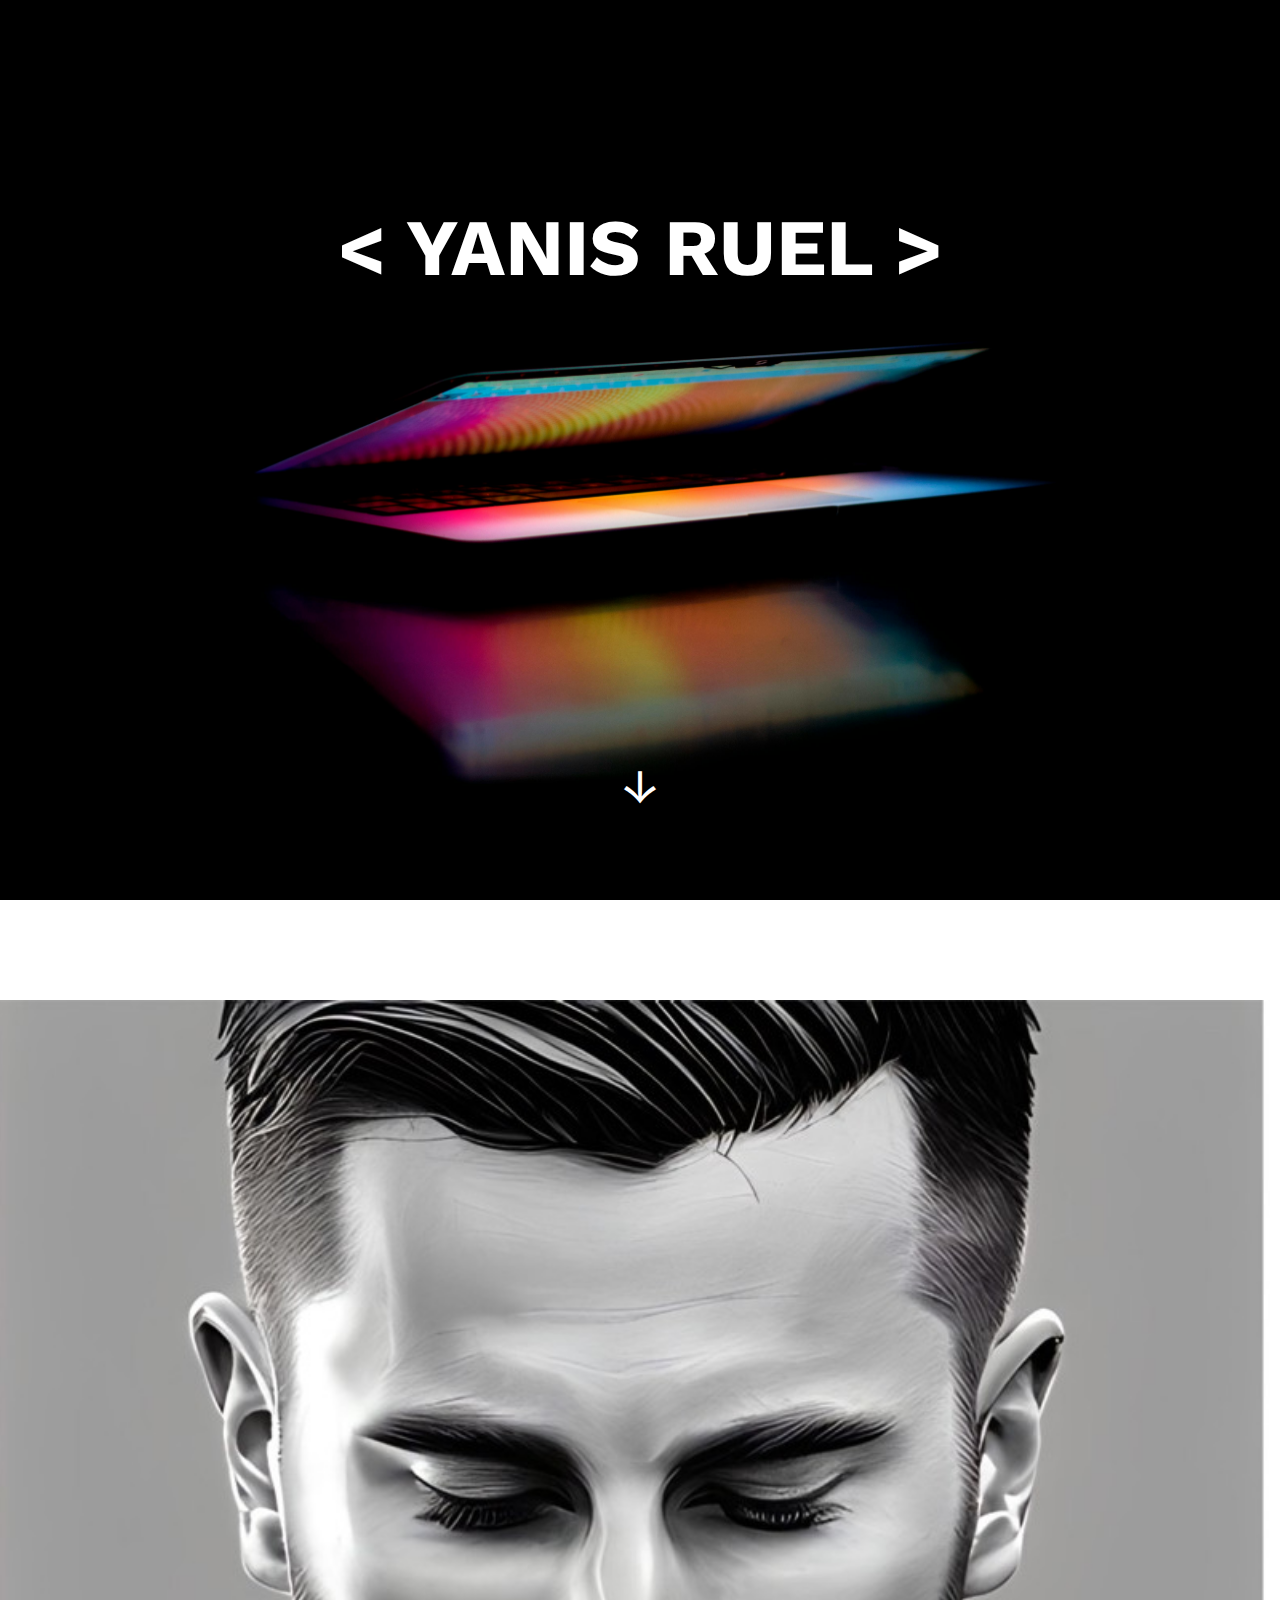
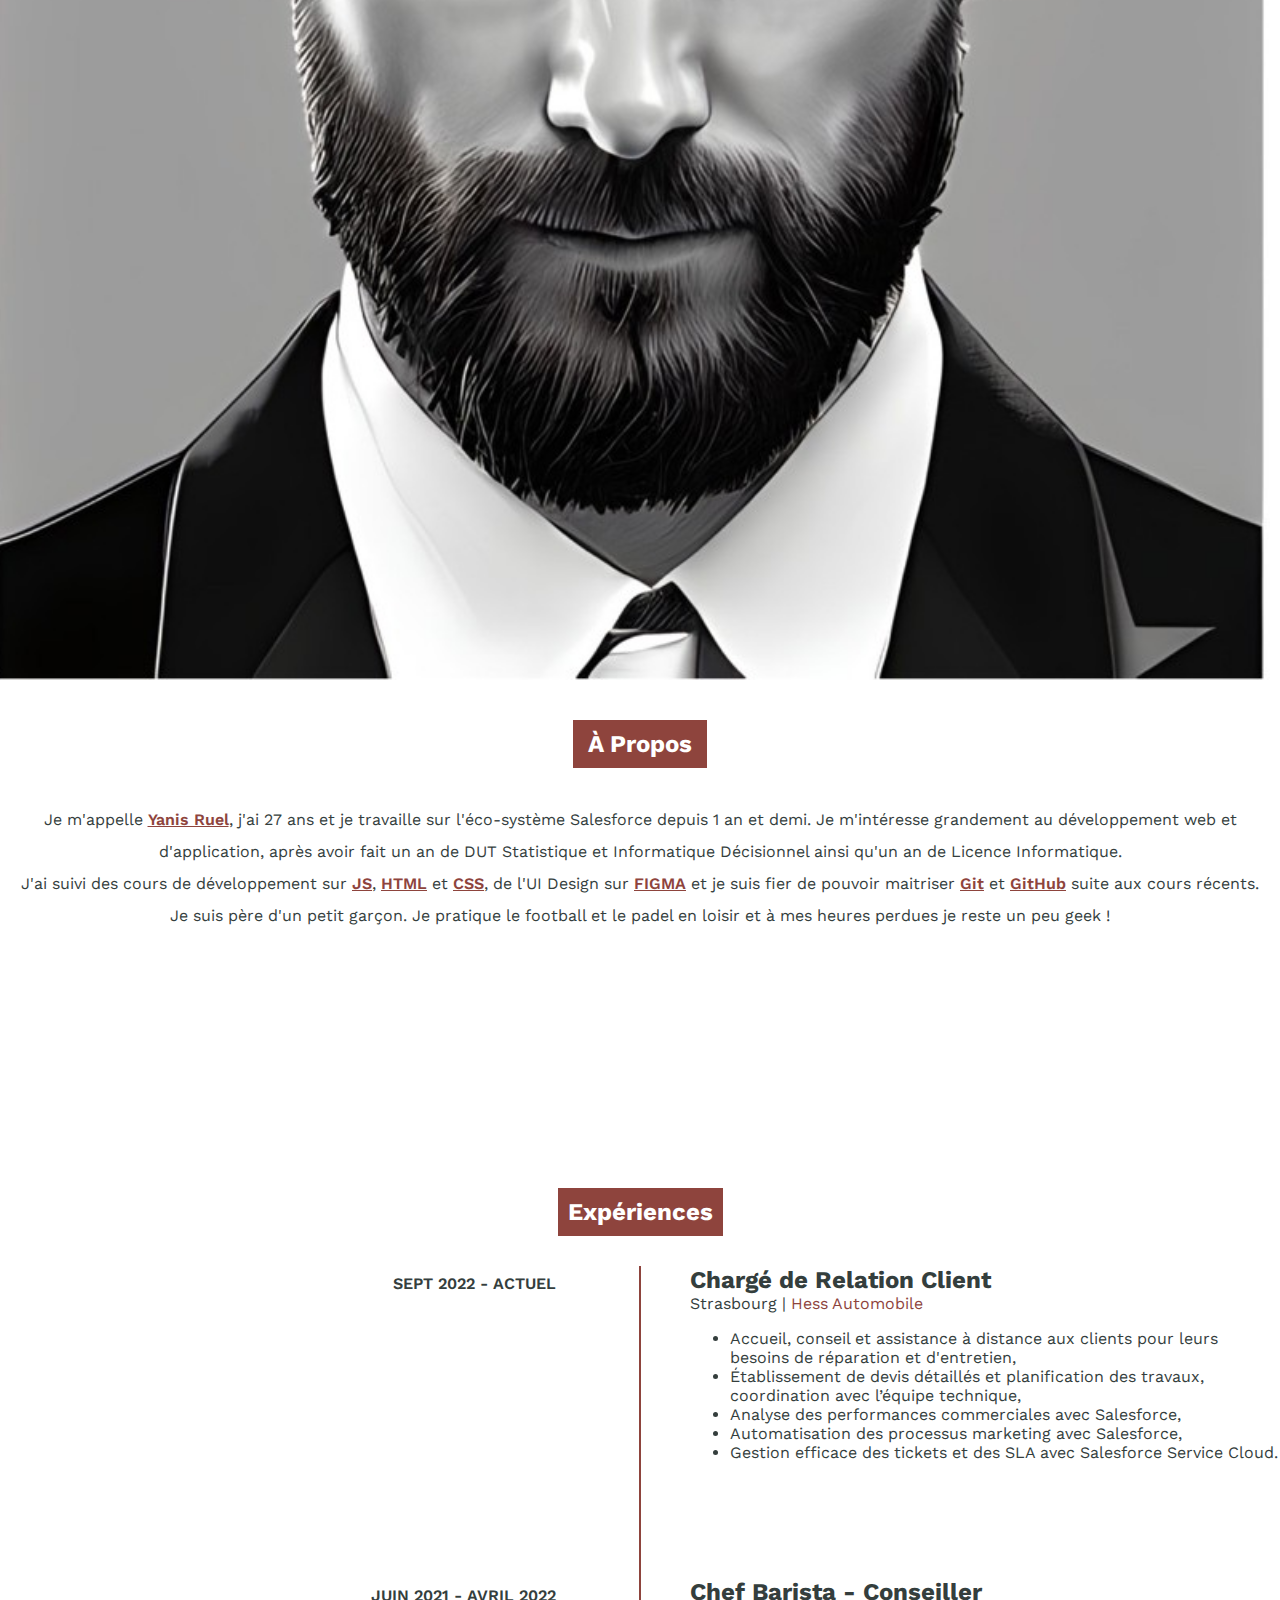
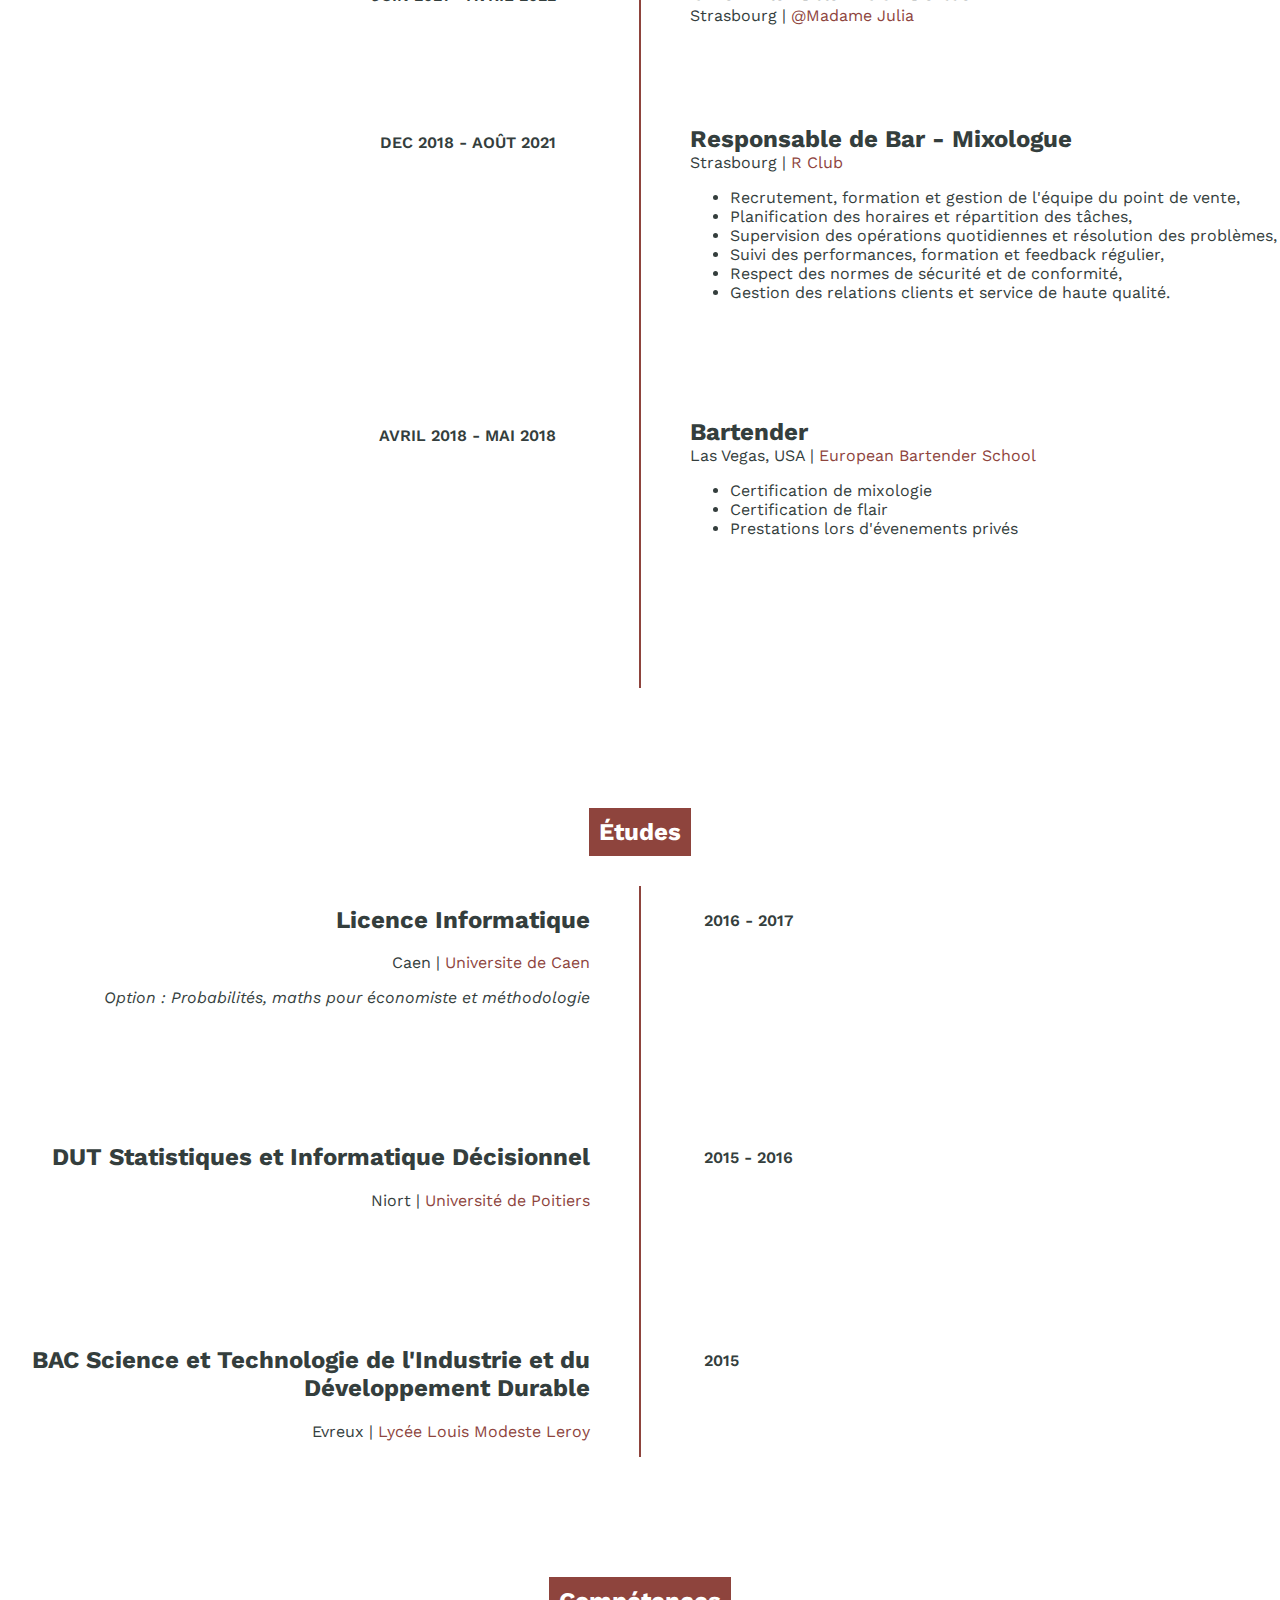
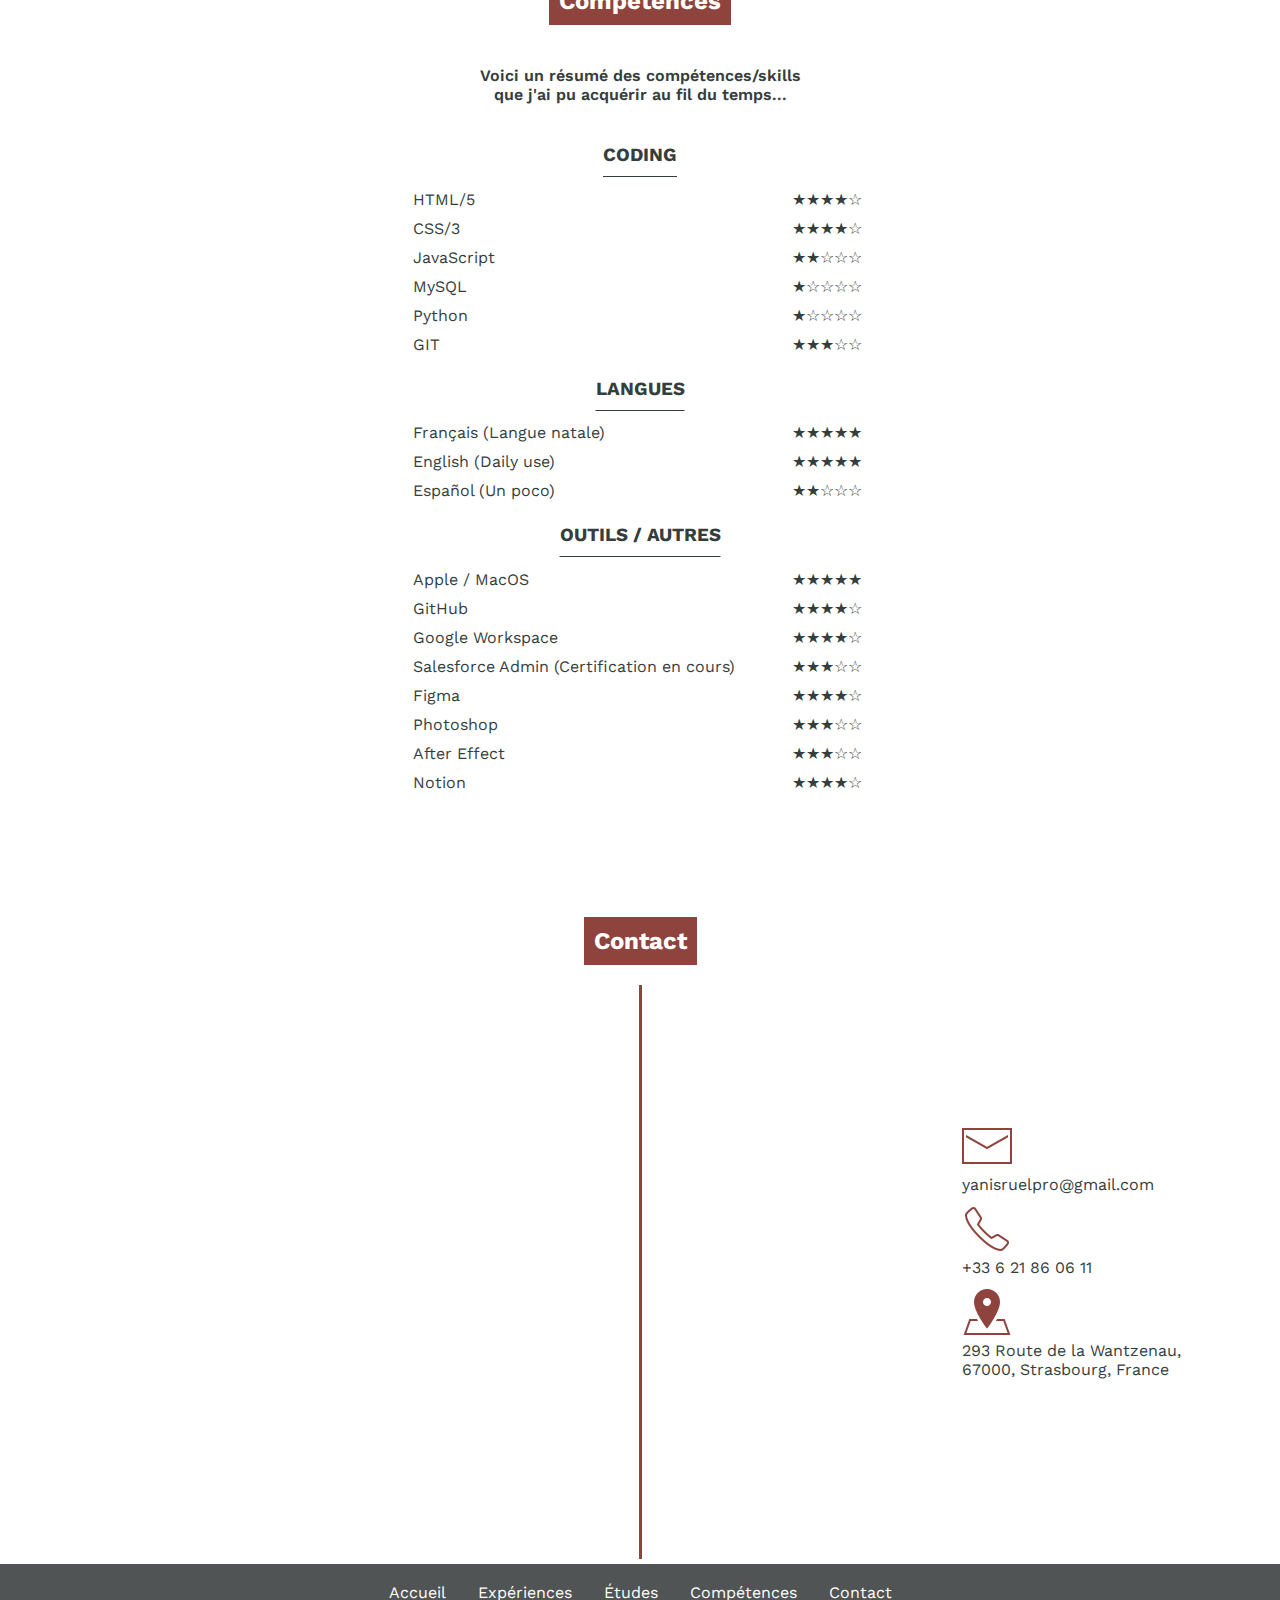
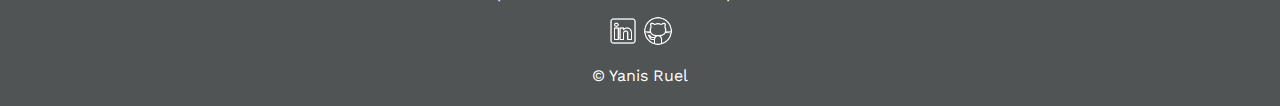
==== commit efbdd53d: "Fichiers finaux" ====
--- a/index.html
+++ b/index.html
@@ -4,6 +4,7 @@
         <meta charset="UTF-8">
         <title>Yanis Ruel - CV en ligne</title>
         <link href="style.css" rel="stylesheet">
+        <link type="image/png" sizes="16x16" rel="icon" href="assets/icons8-internet-16.png">
         <link rel="preconnect" href="https://fonts.googleapis.com">
         <link rel="preconnect" href="https://fonts.gstatic.com" crossorigin>
         <link href="https://fonts.googleapis.com/css2?family=Work+Sans:ital,wght@0,100..900;1,100..900&display=swap" rel="stylesheet">
@@ -14,6 +15,7 @@
                 <h1>< YANIS RUEL ></h1>
                 <p class="info-defile">↓</p>
             </div>   
+
 <!-- A PROPOS -->
                 <div class="container-apropos">
                     <img src="assets/ia-yanis.jpeg" alt="Image IA reprise d'une image de moi-même" class="image-apropos">
@@ -91,7 +93,7 @@
                             <div class="date">AVRIL 2018 - MAI 2018</div>
                             <div class="info">
                               <h2 class="titre-metier">Bartender</h2>
-                              <p>Las Vegas, USA | <a href="https://www.instagram.com/ebslasvegas/" target="_blank">European Bartender School</a></</p>
+                              <p>Las Vegas, USA | <a href="https://www.instagram.com/ebslasvegas/" target="_blank">European Bartender School</a></p>
                               <p>
                                   <ul>
                                       <li> Certification de mixologie</li>
@@ -116,38 +118,36 @@
                     <h2 class="titre-rubrique">Études</h2>
                     <div class="timeline">
                         <div class="entry">
-                            <div class="date">2016 - 2017</div>
-                            <div class="info">
+                            <div class="info2">
                                 <h2 class="titre-metier">Licence Informatique</h2>
                                 <p>Caen | <a href="https://www.unicaen.fr/" target="_blank">Universite de Caen</a></p>
-                                <p>
-                                    <ul>
-                                        <li> Option : Probabilités, maths pour économiste et méthodologie</li>
-                                    </ul>
-                                </p>
-                            </div>
-                        </div>
-        
-                        <div class="spacer"></div>   
-        
-                        <div class="entry">
-                            <div class="date">2015 - 2016</div>
-                            <div class="info">
+                                <p><i>Option : Probabilités, maths pour économiste et méthodologie</i></p>
+                            </div>
+                            <div class="date2">2016 - 2017</div>
+
+                        </div>
+        
+                        <div class="spacer"></div>   
+        
+                        <div class="entry">
+                            <div class="info2">
                               <h2 class="titre-metier">DUT Statistiques et Informatique Décisionnel</h2>
                               <p>Niort | <a href="https://www.univ-poitiers.fr" target="_blank">Université de Poitiers</a></p>
                               <p></p>
                             </div>
-                        </div>
-                        
-                        <div class="spacer"></div>   
-        
-                        <div class="entry">
-                            <div class="date">2015</div>
-                            <div class="info">
+                            <div class="date2">2015 - 2016</div>
+                        </div>
+                        
+                        <div class="spacer"></div>   
+        
+                        <div class="entry">
+                            <div class="info2">
                               <h2 class="titre-metier">BAC Science et Technologie de l'Industrie et du Développement Durable</h2>
                               <p>Evreux | <a href="https://modeste-leroy.lycee.ac-normandie.fr" target="_blank">Lycée Louis Modeste Leroy</a></p>
                               <p></p>
                             </div>
+                            <div class="date2">2015</div>
+
                         </div>
                         
                         <div class="spacer"></div>   
@@ -156,6 +156,8 @@
                 </section>
             </div>
 
+            
+            <!-- COMPÉTENCES -->
             <div class="container-rubrique-competences">
                 <section id="competences">
                     <h2 class="titre-rubrique">Compétences</h2>
@@ -184,6 +186,12 @@
                             <div class="espace"></div>
                             <div class="etoiles">★☆☆☆☆</div>
                         </div>
+
+                        <div class="container-skills">
+                            <div class="mot">Python</div>
+                            <div class="espace"></div>
+                            <div class="etoiles">★☆☆☆☆</div>
+                        </div>
             
                         <div class="container-skills">
                             <div class="mot">GIT</div>
@@ -261,7 +269,6 @@
                             <div class="etoiles">★★★★☆</div>
                         </div>      
 
-                    <!-- Liste de mes compétences -->
                 </section>
             </div>
                 <div class="spacer"></div>   
@@ -289,6 +296,8 @@
 
                 </section>
             </div>
+
+            
         <footer>
             <nav>
                 <ul>
@@ -299,9 +308,9 @@
                   <li><a href="#contact">Contact</a></li>
                 </ul>
             </nav>
-            <p class="signature">© Yanis Ruel</p>
             <a href="https://www.linkedin.com/in/yanisruel/" target="_blank"> <img src="assets/linkedin-50.png" alt="logo linkedin" class="social-icons"></a>
             <a href="https://github.com/HansHemsey" target="_blank"> <img src="assets/github-50.png" alt="logo github" class="social-icons"></a>
+            <p class="signature">© Yanis Ruel</p>
         </footer>
         
     </body>
--- a/style.css
+++ b/style.css
@@ -6,15 +6,23 @@
 --white: #ffffffff; Blanc
 */
 
+/* Corps et titres */
+
 body { 
   font-family: "Work Sans", sans-serif;
-  color: #343e3d; 
+  color: #343e3dff; 
   margin: 0;
   padding: 0;
 }
  h1 {
   font-size: 5em;
  }
+
+ h3 {
+  text-align: center;
+  text-decoration: underline;
+  text-underline-offset: 15px;
+}
 
  h4{
 margin-bottom: 40px;
@@ -33,6 +41,9 @@
   text-decoration: underline;
   text-decoration-color: #8E443DFF;
 }
+
+
+/* Accueil */
 
 .container {
   width: 100%;
@@ -63,14 +74,233 @@
   font-size:3em;
 }
 
-.sticky { 
-  position: sticky; 
-  top: 0; 
-  background-color: #343E3D; 
+
+/* A Propos */
+
+.container-apropos {
+  display: inline-flex; /* Conteneur flexible en ligne */
+  align-items: center;
+}
+
+.image-apropos {
+  margin-right: 20px; 
+  padding-left: 150px;
+  padding-top: 50px;
+  max-width: 100%; 
+  height: auto; /* Pour assurer la réactivité de l'image */
+}
+
+.texte-apropos {
+  flex: 0.7; /* Permet au texte descriptif de s'étendre autant que possible */
+  line-height: 2;
+}
+
+.bordeau-text {
+  color: #8E443DFF;
+  text-decoration: underline;
+  text-decoration-color: #8E443DFF;
+  font-weight: 600;
+}
+
+.titre-apropos {
+  background-color: #8E443DFF;
+  color: #ffffff;
+  padding-left: 15px; 
+  padding-right: 15px; 
+  display: inline-block; /* Permet d'ajuster la taille de la couleur de fond */
+
+}
+
+@media (max-width: 1400px) { /* Permet de passer le texte en dessous de l'image(responsive)*/
+  .container-apropos {
+    flex-direction: column; /* Alignement vertical des éléments */
+    align-items: center; 
+    text-align: center; 
+  }
+
+  .image-apropos, .texte-apropos {
+    width: 100%; 
+    padding: 0 20px; 
+    margin-bottom: 20px; 
+  }
+}
+
+.titre-rubrique1 {
+  background-color: #8E443DFF;
+  color: #ffffff;
+  text-align: center;
+  width: 11%; /* Largeur spécifique de l'arrière-plan */
+  height: 40px;
+  margin: 0 auto; /* Centrer l'arrière-plan horizontalement */
+  padding-top: 10px;
+  margin-bottom: 70px
+}
+
+
+/* Experiences et Éducations */
+
+.container-rubrique-experiences,
+.container-rubrique-etudes,
+.container-rubrique-competences,
+.container-rubrique-contact {
+  text-align: center;
+}
+
+.titre-rubrique {
+  background-color: #8E443DFF;
+  color: #ffffff;
+  text-align: center;
+  display: inline-block; /* elements en ligne avec mise en forme de bloc*/
   padding: 10px; 
-  margin: 0;
-  z-index: 100; 
-}
+  box-sizing: border-box; /* Inclure les marges et les bordures dans la largeur fixe */
+  margin-bottom: 20px; 
+}
+
+.timeline {
+  position: relative;
+  width: 100%;
+  margin: 10px auto;
+}
+
+.timeline::after { /* Personnalisation du pseudo élément */
+  content: '';
+  position: absolute;
+  width: 2px;
+  background-color: #8E443DFF;
+  top: 0;
+  bottom: 0;
+  left: 50%;
+  transform: translateX(-50%); /* Positionnement au centre de son parent */
+}
+
+.entry {
+  display: flex;
+  justify-content:space-between;
+  margin-bottom: 20px;
+}
+
+.date {
+  width: 45%;
+  text-align: right;
+  padding-right: 20px;
+  box-sizing: border-box; /*Largeur-Hauteur inclut le contenu, remplissage et bordure */
+  font-weight: 600;
+  margin-top: 8px;
+
+}
+.date2 {
+  width: 45%;
+  text-align: left;
+  padding-right: 20px;
+  box-sizing: border-box;
+  font-weight: 600;
+  margin-top: 25px;
+}
+
+.info {
+  width: 50%;
+  padding-left: 50px;
+  box-sizing: border-box;
+  text-align: left;
+}
+
+.info2 {
+  width: 50%;
+  padding-right: 50px;
+  box-sizing: border-box;
+  text-align: right;
+}
+
+.info h2, 
+.info p {
+  margin: 0px;
+}
+
+.spacer {
+  margin: 100px;
+}
+
+.spacer1 {
+  margin: 200px;
+}
+
+.spacer-timeline {
+  margin: 150px;
+}
+
+h4 {
+  text-align: center;
+  font-weight: 600;
+}
+
+
+/* Compétences */
+
+  .container-skills {
+    display: flex;
+    align-items: center; 
+    justify-content:center;
+    text-align: left;
+  }
+  
+  .container-skills:hover{
+    color:#ffcb21
+  }
+  
+  .etoiles {
+    flex: 0 0 auto; /* Les étoiles ne sont pas flexibles */
+    margin: 5px;
+  }
+  
+  .espace {
+    flex: 0 0 20px; /* Espace fixe entre les étoiles et le mot */
+  }
+  
+  .mot {
+    flex: 0.3; /* Le mot prendra tout l'espace restant */
+  }
+
+
+  /* Contact */ 
+
+.contact-container {
+  display: flex;
+  justify-content: space-between;
+  align-items: flex-start;
+}
+
+.contact-map, 
+.contact-info {
+  width: 50%; 
+  padding: 10px;
+}
+
+.contact-map {
+  border-right: 3px solid #8E443DFF;
+}
+
+.contact-info {
+  padding-top: 120px;
+  border: 0;
+}
+
+.contact-info ul {
+  list-style-type: none;
+  padding-left: 300px;
+  text-align: left;
+}
+
+.contact-info ul li {
+margin: 10px;
+}
+
+.tel-click,
+.mail-click {
+  color: #343E3D;
+}
+
+
+/* Barre de nav - bas de page */
 
 nav ul {
   list-style-type: none; 
@@ -118,211 +348,3 @@
   color: white;
   text-align: center;
 }
-
-.container-apropos {
-  display: inline-flex;
-  align-items: center;
-}
-
-.image-apropos {
-  margin-right: 20px; /* Marge à droite de l'image pour l'espace */
-  padding-left: 150px;
-  padding-top: 50px;
-  max-width: 100%; /* Pour assurer la réactivité de l'image */
-  height: auto; /* Pour assurer la réactivité de l'image */
-}
-
-.texte-apropos {
-  flex: 0.7; /* Permet au texte descriptif de s'étendre autant que possible */
-  line-height: 2;
-}
-
-.bordeau-text {
-  color: #8E443DFF;
-  text-decoration: underline;
-  text-decoration-color: #8E443DFF;
-  font-weight: 600;
-}
-
-.titre-apropos {
-  background-color: #8E443DFF;
-  color: #ffffff;
-  padding-left: 15px; 
-  padding-right: 15px; 
-  display: inline-block; /* Permet d'ajuster la taille de la couleur de fond */
-
-}
-
-@media (max-width: 1400px) {
-  .container-apropos {
-    flex-direction: column; /* Alignement vertical des éléments */
-    align-items: center; /* Centrage horizontal des éléments */
-    text-align: center; /* Centrage du texte */
-  }
-
-  .image-apropos, .texte-apropos {
-    width: 100%; /* Les éléments prennent toute la largeur disponible */
-    padding: 0 20px; /* Ajout de marges latérales */
-    margin-bottom: 20px; /* Espace entre l'image et le texte */
-  }
-}
-
-.titre-rubrique1 {
-  background-color: #8E443DFF;
-  color: #ffffff;
-  text-align: center;
-  width: 11%; /* Largeur spécifique de l'arrière-plan */
-  height: 40px;
-  margin: 0 auto; /* Centrer l'arrière-plan horizontalement */
-  padding-top: 10px;
-  margin-bottom: 70px
-}
-.container-rubrique-experiences,
-.container-rubrique-etudes,
-.container-rubrique-competences,
-.container-rubrique-contact {
-  text-align: center;
-}
-
-.titre-rubrique {
-  background-color: #8E443DFF;
-  color: #ffffff;
-  text-align: center;
-  display: inline-block; /* Permet de centrer le contenu */
-  padding: 10px; /* Ajoutez des marges intérieures pour l'espace autour du texte */
-  box-sizing: border-box; /* Inclure les marges et les bordures dans la largeur fixe */
-  margin-bottom: 20px; /* Espacement en bas du titre */
-}
-
-
-/* Experiences et Éducations */
-
-.timeline {
-  position: relative;
-  width: 100%;
-  margin: 10px auto;
-}
-
-.timeline::after {
-  content: '';
-  position: absolute;
-  width: 2px;
-  background-color: #8E443DFF;
-  top: 0;
-  bottom: 0;
-  left: 50%;
-  transform: translateX(-50%);
-}
-
-.entry {
-  display: flex;
-  justify-content:space-between;
-  margin-bottom: 20px;
-}
-
-.date {
-  width: 45%;
-  text-align: right;
-  padding-right: 20px;
-  box-sizing: border-box;
-  font-weight: 600;
-  margin-top: 8px;
-}
-
-.info {
-  width: 50%;
-  padding-left: 50px;
-  box-sizing: border-box;
-  text-align: left;
-}
-
-.info h2, .info p {
-  margin: 0px;
-}
-
-.spacer {
-  margin: 100px;
-}
-
-.spacer1 {
-  margin: 200px;
-}
-
-.spacer-timeline {
-  margin: 150px;
-}
-
-h4 {
-  text-align: center;
-  font-weight: 600;
-}
-/* Compétences */
-
-  .container-skills {
-    display: flex; /* Utilisation de Flexbox */
-    align-items: center; /* Centrer verticalement les éléments */
-    justify-content:center;
-    text-align: left;
-  }
-  
-  .container-skills:hover{
-    color:#ffcb21
-  }
-  
-  .etoiles {
-    flex: 0 0 auto; /* Les étoiles ne sont pas flexibles */
-    margin: 5px;
-  }
-  
-  .espace {
-    flex: 0 0 20px; /* Espace fixe entre les étoiles et le mot */
-  }
-  
-  .mot {
-    flex: 0.3; /* Le mot prendra tout l'espace restant */
-    /* Ajoutez d'autres styles selon vos besoins */
-  }
-  
-  h3 {
-    text-align: center;
-    text-decoration: underline;
-    text-underline-offset: 15px;
-  }
-
-  /* Contact */ 
-.contact-container {
-  display: flex;
-  justify-content: space-between;
-  align-items: flex-start;
-}
-
-.contact-map, .contact-info {
-  width: 50%; /* Largeur de chaque bloc */
-  padding: 10px;
-}
-
-.contact-map {
-  border-right: 3px solid #8E443DFF;
-}
-
-.contact-info {
-  /* Style pour les blocs d'informations de contact et de formulaire */
-  padding-top: 120px;
-  border: 0;
-}
-
-.contact-info ul {
-  list-style-type: none;
-  padding-left: 50px;
-  text-align: left;
-}
-
-.contact-info ul li {
-margin: 10px;
-}
-
-.tel-click,
-.mail-click {
-  color: #343E3D;
-}
-
